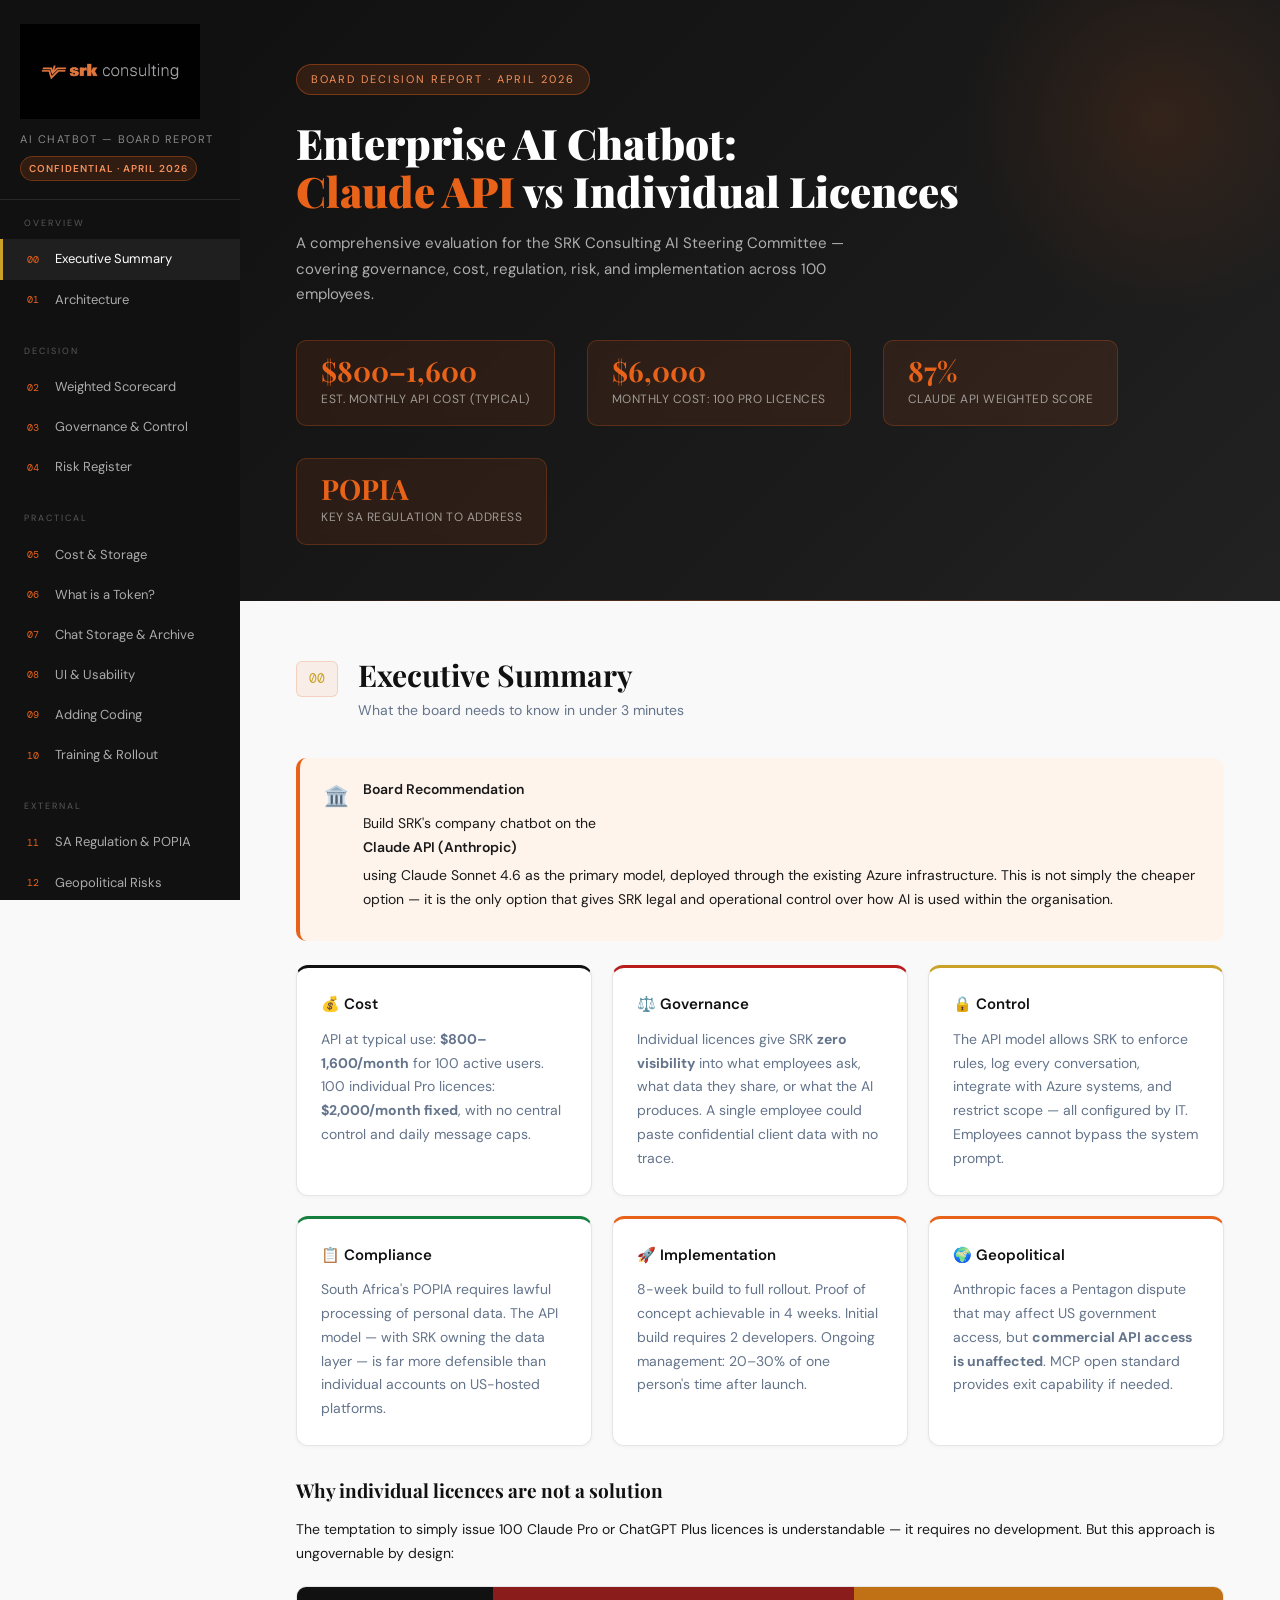
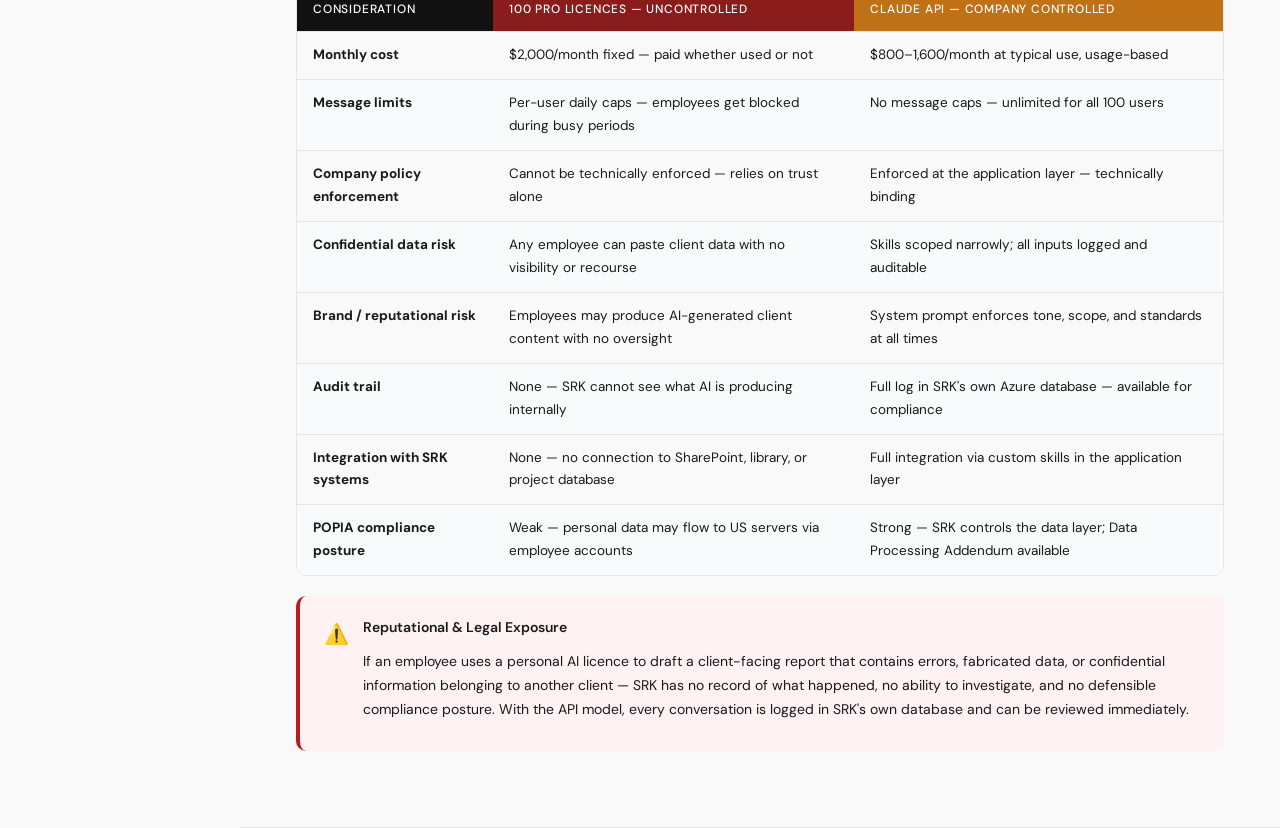
==== index.html @ bdda14a4 "Initial commit: SRK AI Comparison web app Co-Authored-By: Claude Sonnet 4.6 <noreply@anthropic.com>" ====
<!DOCTYPE html>
<html lang="en">
<head>
<meta charset="UTF-8">
<meta name="viewport" content="width=device-width, initial-scale=1.0">
<title>SRK Consulting — AI Chatbot Board Report</title>
<link href="https://fonts.googleapis.com/css2?family=Playfair+Display:wght@400;700;900&family=DM+Sans:wght@300;400;500;600&family=DM+Mono:wght@400;500&display=swap" rel="stylesheet">
<link rel="stylesheet" href="styles.css">
</head>
<body>

<button id="menu-toggle" onclick="toggleMenu()">☰</button>

<!-- ─── SIDEBAR ─── -->
<nav id="sidebar">
  <div class="sidebar-logo">
    <img src="[data-uri]" alt="SRK Consulting" style="width:180px;height:auto;display:block;margin-bottom:11px;">
    <div class="subtitle">AI Chatbot — Board Report</div>
    <div class="badge">Confidential · April 2026</div>
  </div>

  <div class="nav-section">
    <div class="nav-label">Overview</div>
    <a class="nav-item active" onclick="show('summary')"><span class="num">00</span>Executive Summary</a>
    <a class="nav-item" onclick="show('architecture')"><span class="num">01</span>Architecture</a>
  </div>

  <div class="nav-section">
    <div class="nav-label">Decision</div>
    <a class="nav-item" onclick="show('scorecard')"><span class="num">02</span>Weighted Scorecard</a>
    <a class="nav-item" onclick="show('governance')"><span class="num">03</span>Governance & Control</a>
    <a class="nav-item" onclick="show('risk')"><span class="num">04</span>Risk Register</a>
  </div>

  <div class="nav-section">
    <div class="nav-label">Practical</div>
    <a class="nav-item" onclick="show('cost')"><span class="num">05</span>Cost & Storage</a>
    <a class="nav-item" onclick="show('tokens')"><span class="num">06</span>What is a Token?</a>
    <a class="nav-item" onclick="show('data')"><span class="num">07</span>Chat Storage & Archive</a>
    <a class="nav-item" onclick="show('ui')"><span class="num">08</span>UI & Usability</a>
    <a class="nav-item" onclick="show('coding')"><span class="num">09</span>Adding Coding</a>
    <a class="nav-item" onclick="show('training')"><span class="num">10</span>Training & Rollout</a>
  </div>

  <div class="nav-section">
    <div class="nav-label">External</div>
    <a class="nav-item" onclick="show('regulation')"><span class="num">11</span>SA Regulation & POPIA</a>
    <a class="nav-item" onclick="show('geopolitical')"><span class="num">12</span>Geopolitical Risks</a>
    <a class="nav-item" onclick="show('exitstrategy')"><span class="num">13</span>Exit Strategy</a>
    <a class="nav-item" onclick="show('recommendation')"><span class="num">14</span>Board Recommendation</a>
  </div>

  <div class="sidebar-footer">
    SRK Consulting · AI Steering Committee<br>Prepared April 2026
  </div>
</nav>

<!-- ─── MAIN ─── -->
<div id="main">

<!-- HERO (always visible) -->
<div class="hero">
  <div class="hero-tag">Board Decision Report · April 2026</div>
  <h1>Enterprise AI Chatbot:<br><em>Claude API</em> vs Individual Licences</h1>
  <p style="color:rgba(255,255,255,.65); max-width:600px; font-size:15px; margin-top:12px;">
    A comprehensive evaluation for the SRK Consulting AI Steering Committee — covering governance, cost, regulation, risk, and implementation across 100 employees.
  </p>
  <div class="hero-meta">
    <div class="hero-stat"><div class="val">$800–1,600</div><div class="lbl">Est. Monthly API Cost (Typical)</div></div>
    <div class="hero-stat"><div class="val">$6,000</div><div class="lbl">Monthly Cost: 100 Pro Licences</div></div>
    <div class="hero-stat"><div class="val">87%</div><div class="lbl">Claude API Weighted Score</div></div>
    <div class="hero-stat"><div class="val">POPIA</div><div class="lbl">Key SA Regulation to Address</div></div>
  </div>
</div>

<!-- ══════════════════════════════════════════════════ -->
<!-- 00 SUMMARY -->
<!-- ══════════════════════════════════════════════════ -->
<section class="section active" id="sec-summary">
  <div class="section-header">
    <div class="section-num">00</div>
    <div>
      <div class="section-title">Executive Summary</div>
      <div class="section-desc">What the board needs to know in under 3 minutes</div>
    </div>
  </div>

  <div class="callout gold">
    <div class="callout-icon">🏛️</div>
    <div class="callout-body">
      <strong>Board Recommendation</strong>
      <p>Build SRK's company chatbot on the <strong>Claude API (Anthropic)</strong> using Claude Sonnet 4.6 as the primary model, deployed through the existing Azure infrastructure. This is not simply the cheaper option — it is the only option that gives SRK legal and operational control over how AI is used within the organisation.</p>
    </div>
  </div>

  <div class="card-grid card-grid-3">
    <div class="card accent-navy">
      <div class="card-title">💰 Cost</div>
      <div class="card-body">API at typical use: <strong>$800–1,600/month</strong> for 100 active users. 100 individual Pro licences: <strong>$2,000/month fixed</strong>, with no central control and daily message caps.</div>
    </div>
    <div class="card accent-red">
      <div class="card-title">⚖️ Governance</div>
      <div class="card-body">Individual licences give SRK <strong>zero visibility</strong> into what employees ask, what data they share, or what the AI produces. A single employee could paste confidential client data with no trace.</div>
    </div>
    <div class="card accent-gold">
      <div class="card-title">🔒 Control</div>
      <div class="card-body">The API model allows SRK to enforce rules, log every conversation, integrate with Azure systems, and restrict scope — all configured by IT. Employees cannot bypass the system prompt.</div>
    </div>
    <div class="card accent-green">
      <div class="card-title">📋 Compliance</div>
      <div class="card-body">South Africa's POPIA requires lawful processing of personal data. The API model — with SRK owning the data layer — is far more defensible than individual accounts on US-hosted platforms.</div>
    </div>
    <div class="card accent-blue">
      <div class="card-title">🚀 Implementation</div>
      <div class="card-body">8-week build to full rollout. Proof of concept achievable in 4 weeks. Initial build requires 2 developers. Ongoing management: 20–30% of one person's time after launch.</div>
    </div>
    <div class="card accent-amber">
      <div class="card-title">🌍 Geopolitical</div>
      <div class="card-body">Anthropic faces a Pentagon dispute that may affect US government access, but <strong>commercial API access is unaffected</strong>. MCP open standard provides exit capability if needed.</div>
    </div>
  </div>

  <h3>Why individual licences are not a solution</h3>
  <p>The temptation to simply issue 100 Claude Pro or ChatGPT Plus licences is understandable — it requires no development. But this approach is ungovernable by design:</p>

  <div class="tbl-wrap">
    <table>
      <thead>
        <tr>
          <th>Consideration</th>
          <th class="col-bad">100 Pro Licences — Uncontrolled</th>
          <th class="col-claude">Claude API — Company Controlled</th>
        </tr>
      </thead>
      <tbody>
        <tr><td><strong>Monthly cost</strong></td><td>$2,000/month fixed — paid whether used or not</td><td>$800–1,600/month at typical use, usage-based</td></tr>
        <tr><td><strong>Message limits</strong></td><td>Per-user daily caps — employees get blocked during busy periods</td><td>No message caps — unlimited for all 100 users</td></tr>
        <tr><td><strong>Company policy enforcement</strong></td><td>Cannot be technically enforced — relies on trust alone</td><td>Enforced at the application layer — technically binding</td></tr>
        <tr><td><strong>Confidential data risk</strong></td><td>Any employee can paste client data with no visibility or recourse</td><td>Skills scoped narrowly; all inputs logged and auditable</td></tr>
        <tr><td><strong>Brand / reputational risk</strong></td><td>Employees may produce AI-generated client content with no oversight</td><td>System prompt enforces tone, scope, and standards at all times</td></tr>
        <tr><td><strong>Audit trail</strong></td><td>None — SRK cannot see what AI is producing internally</td><td>Full log in SRK's own Azure database — available for compliance</td></tr>
        <tr><td><strong>Integration with SRK systems</strong></td><td>None — no connection to SharePoint, library, or project database</td><td>Full integration via custom skills in the application layer</td></tr>
        <tr><td><strong>POPIA compliance posture</strong></td><td>Weak — personal data may flow to US servers via employee accounts</td><td>Strong — SRK controls the data layer; Data Processing Addendum available</td></tr>
      </tbody>
    </table>
  </div>

  <div class="callout danger">
    <div class="callout-icon">⚠️</div>
    <div class="callout-body">
      <strong>Reputational &amp; Legal Exposure</strong>
      <p>If an employee uses a personal AI licence to draft a client-facing report that contains errors, fabricated data, or confidential information belonging to another client — SRK has no record of what happened, no ability to investigate, and no defensible compliance posture. With the API model, every conversation is logged in SRK's own database and can be reviewed immediately.</p>
    </div>
  </div>

</section>

<!-- ══════════════════════════════════════════════════ -->
<!-- 01 ARCHITECTURE — FULL INTERACTIVE -->
<!-- ══════════════════════════════════════════════════ -->
<section class="section" id="sec-architecture">

<style>
.arch-tabs{display:flex;gap:0;margin-bottom:28px;border-bottom:2px solid var(--srk-border)}
.arch-tab{padding:10px 22px;font-size:13px;font-weight:600;cursor:pointer;border-bottom:3px solid transparent;margin-bottom:-2px;color:var(--srk-muted);background:none;border-top:none;border-left:none;border-right:none;transition:all .2s;font-family:var(--font-body)}
.arch-tab:hover{color:var(--srk-navy)}
.arch-tab.active{color:#111111;border-bottom-color:#e8621a;font-weight:700}
.arch-tabpane{display:none}
.arch-tabpane.active{display:block}
.idc-legend{display:flex;gap:18px;flex-wrap:wrap;margin-bottom:20px;padding:12px 18px;background:white;border:1px solid var(--srk-border);border-radius:10px;font-size:12px;color:var(--srk-muted)}
.idc-legend-item{display:flex;align-items:center;gap:7px}
.idc-dot{width:11px;height:11px;border-radius:3px;flex-shrink:0}
.idc-band{border-radius:14px;border:1px solid;padding:18px 20px;margin-bottom:0;position:relative}
.idc-band.l1{border-color:rgba(13,148,136,.35);background:rgba(13,148,136,.03)}
.idc-band.l2{border-color:rgba(232,98,26,.35);background:rgba(232,98,26,.02)}
.idc-band.l3{border-color:rgba(37,99,235,.35);background:rgba(37,99,235,.03)}
.idc-band-title{font-size:10px;text-transform:uppercase;letter-spacing:2px;font-weight:700;margin-bottom:14px}
.idc-band-title.teal{color:#0d9488}
.idc-band-title.gold{color:#e8621a}
.idc-band-title.blue{color:#2563eb}
.idc-row{display:flex;gap:10px;flex-wrap:wrap;align-items:stretch}
.idc-node{display:flex;flex-direction:column;align-items:center;gap:6px;padding:13px 10px 11px;background:white;border:1.5px solid var(--srk-border);border-radius:12px;cursor:pointer;transition:all .2s;min-width:88px;max-width:108px;text-align:center;position:relative;box-shadow:0 1px 3px rgba(0,0,0,.05)}
.idc-node:hover{border-color:#e8621a;transform:translateY(-3px);box-shadow:0 6px 20px rgba(232,98,26,.18)}
.idc-node.selected{border-color:#e8621a;background:#fff4ec;box-shadow:0 0 0 3px rgba(232,98,26,.2)}
.idc-node-icon{font-size:24px;line-height:1}
.idc-node-label{font-size:11px;font-weight:700;color:var(--srk-navy);line-height:1.3}
.idc-node-sub{font-size:10px;color:var(--srk-muted);font-family:var(--font-mono)}
.idc-node-badge{position:absolute;top:-6px;right:-6px;padding:1px 5px;border-radius:20px;font-size:9px;font-weight:700;border:1px solid}
.nb-g{background:#dcfce7;color:#15803d;border-color:#86efac}
.nb-a{background:#fff0e6;color:#7a2800;border-color:#e8621a}
.nb-r{background:#fee2e2;color:#b91c1c;border-color:#fca5a5}
.nb-b{background:#dbeafe;color:#1e40af;border-color:#93c5fd}
.idc-connector{display:flex;align-items:center;justify-content:center;gap:10px;padding:10px 0;font-size:11px;color:var(--srk-muted);font-family:var(--font-mono)}
.idc-connector .arrow{font-size:20px;color:rgba(232,98,26,.7)}
.idc-sec-band{display:flex;gap:8px;flex-wrap:wrap;align-items:center;background:rgba(185,28,28,.04);border:1px solid rgba(185,28,28,.2);border-radius:10px;padding:11px 14px;margin:10px 0}
.idc-sec-item{display:flex;align-items:center;gap:5px;font-size:12px;color:#b91c1c;padding:5px 10px;background:rgba(185,28,28,.07);border:1px solid rgba(185,28,28,.18);border-radius:6px;cursor:pointer;transition:all .18s;font-weight:500}
.idc-sec-item:hover{background:rgba(185,28,28,.14)}
.idc-prompt-strip{display:flex;align-items:center;gap:7px;flex-wrap:wrap;background:rgba(232,98,26,.04);border:1px solid rgba(232,98,26,.18);border-radius:10px;padding:12px 16px;margin:10px 0}
.idc-pb{padding:6px 11px;border-radius:6px;font-size:11.5px;font-family:var(--font-mono);cursor:pointer;border:1px solid;transition:all .18s;line-height:1.4}
.idc-pb:hover{transform:translateY(-2px);box-shadow:0 4px 10px rgba(0,0,0,.1)}
.idc-pb.sys{background:#fff4ec;border-color:#e8621a;color:#7a2800}
.idc-pb.rol{background:#f0fdfa;border-color:#0d9488;color:#0f4c45}
.idc-pb.his{background:#fff7f3;border-color:#e8621a;color:#7a2800}
.idc-pb.sk{background:#f0fdf4;border-color:#15803d;color:#14532d}
.idc-pb.msg{background:#f8fafc;border-color:var(--srk-border);color:var(--srk-slate)}
.idc-pb-plus{color:var(--srk-muted);font-size:16px;flex-shrink:0}
.idc-pb-result{margin-left:auto;padding:6px 14px;background:#111111;color:white;border-radius:6px;font-size:12px;font-family:var(--font-mono);flex-shrink:0}
.idc-skills-band{background:rgba(21,128,61,.04);border:1px solid rgba(21,128,61,.2);border-radius:10px;padding:14px 16px;margin:10px 0}
.idc-skills-label{font-size:10px;text-transform:uppercase;letter-spacing:2px;color:#15803d;font-weight:700;margin-bottom:10px}
.idc-panel{background:var(--srk-navy);color:white;border-radius:14px;padding:28px 32px;margin-top:24px;display:none}
.idc-panel.visible{display:block;animation:fadeUp .3s ease}
.idc-panel-icon{font-size:36px;margin-bottom:8px}
.idc-panel-title{font-family:var(--font-display);font-size:22px;font-weight:700;margin-bottom:3px}
.idc-panel-type{font-family:var(--font-mono);font-size:11px;color:#e8621a;margin-bottom:14px;text-transform:uppercase;letter-spacing:1px}
.idc-panel-body{font-size:14px;color:rgba(255,255,255,.75);line-height:1.75}
.idc-panel-chips{display:flex;flex-wrap:wrap;gap:7px;margin:14px 0}
.idc-panel-chip{padding:3px 10px;border-radius:20px;font-size:11px;font-family:var(--font-mono);border:1px solid}
.idc-panel-chip.g{background:rgba(21,128,61,.15);border-color:rgba(21,128,61,.4);color:#86efac}
.idc-panel-chip.a{background:rgba(232,98,26,.12);border-color:rgba(232,98,26,.35);color:#f4915c}
.idc-panel-chip.b{background:rgba(37,99,235,.15);border-color:rgba(37,99,235,.4);color:#93c5fd}
.idc-panel-chip.r{background:rgba(185,28,28,.12);border-color:rgba(185,28,28,.35);color:#fca5a5}
.idc-panel-chip.t{background:rgba(13,148,136,.12);border-color:rgba(13,148,136,.35);color:#5eead4}
.idc-panel-chip.n{background:rgba(255,255,255,.07);border-color:rgba(255,255,255,.15);color:rgba(255,255,255,.7)}
.idc-panel-detail{font-size:13px;color:rgba(255,255,255,.6);line-height:1.7;margin-top:12px;padding-top:12px;border-top:1px solid rgba(255,255,255,.1)}
.idc-panel-close{float:right;background:rgba(255,255,255,.08);border:1px solid rgba(255,255,255,.15);color:rgba(255,255,255,.6);padding:4px 10px;border-radius:6px;cursor:pointer;font-size:12px;transition:all .2s;font-family:var(--font-body)}
.idc-panel-close:hover{background:rgba(255,255,255,.15);color:white}
.three-layer-grid{display:grid;grid-template-columns:1fr 1fr 1fr;gap:20px;margin:24px 0}
.tlc{background:white;border:1px solid var(--srk-border);border-radius:14px;overflow:hidden;box-shadow:0 1px 4px rgba(0,0,0,.05)}
.tlc-head{padding:18px 22px;display:flex;align-items:center;gap:12px;border-bottom:1px solid var(--srk-border)}
.tlc-num{width:34px;height:34px;border-radius:9px;display:flex;align-items:center;justify-content:center;font-family:var(--font-display);font-size:16px;font-weight:900;flex-shrink:0}
.tlc-1 .tlc-num{background:rgba(13,148,136,.1);color:#0d9488;border:1px solid rgba(13,148,136,.3)}
.tlc-2 .tlc-num{background:rgba(232,98,26,.12);color:#e8621a;border:1px solid rgba(232,98,26,.3)}
.tlc-3 .tlc-num{background:rgba(37,99,235,.1);color:#2563eb;border:1px solid rgba(37,99,235,.3)}
.tlc-head h3{font-size:15px;font-weight:700;color:var(--srk-navy)}
.tlc-head .sub{font-size:12px;color:var(--srk-muted);margin-top:2px}
.tlc-body{padding:16px 22px 20px}
.tlc-body p{font-size:13.5px;color:var(--srk-muted);line-height:1.7;margin-bottom:12px}
.tlc-items{list-style:none}
.tlc-items li{display:flex;align-items:flex-start;gap:8px;padding:6px 0;border-bottom:1px solid #f1f5f9;font-size:13px}
.tlc-items li:last-child{border-bottom:none}
.tlc-items li strong{color:var(--srk-navy);display:block}
.tlc-items li span{color:var(--srk-muted);font-size:12px}
.tlc-note{margin-top:12px;padding:10px 14px;border-radius:8px;font-size:12px;line-height:1.6}
.tlc-1 .tlc-note{background:rgba(13,148,136,.07);color:#0d9488;border:1px solid rgba(13,148,136,.15)}
.tlc-2 .tlc-note{background:rgba(232,98,26,.07);color:#7a2800;border:1px solid rgba(232,98,26,.2)}
.tlc-3 .tlc-note{background:rgba(37,99,235,.07);color:#1e3a8a;border:1px solid rgba(37,99,235,.18)}
.pa-step{display:grid;grid-template-columns:48px 1fr;gap:0 18px;margin-bottom:0}
.pa-num-col{display:flex;flex-direction:column;align-items:center}
.pa-num{width:38px;height:38px;background:#111111;border:2px solid #e8621a;border-radius:50%;display:flex;align-items:center;justify-content:center;font-family:var(--font-display);font-weight:900;font-size:15px;color:#e8621a;flex-shrink:0}
.pa-stem{flex:1;width:2px;background:var(--srk-border);margin:4px 0}
.pa-content{padding:0 0 32px}
.pa-label{font-family:var(--font-display);font-size:17px;font-weight:700;color:var(--srk-navy);margin-bottom:6px;display:flex;align-items:center;gap:10px;flex-wrap:wrap}
.pa-badge{font-size:11px;background:rgba(21,128,61,.1);color:#15803d;border:1px solid rgba(21,128,61,.25);padding:3px 10px;border-radius:20px;font-family:var(--font-body);font-weight:600}
.pa-desc{font-size:13.5px;color:var(--srk-muted);line-height:1.75;margin-bottom:14px}
.pa-code{background:var(--srk-navy);border-radius:10px;padding:16px 20px;font-family:var(--font-mono);font-size:12px;line-height:1.75;color:#c9d1d9;overflow-x:auto;margin-bottom:10px}
.pa-code .cc{color:#6e7681}
.pa-code .ck{color:var(--srk-gold-light)}
.pa-code .cv{color:#a5d6ff}
.pa-code .cs{color:#7ee787}
.pa-code .cn{color:#ff9e64}
.pa-code .cl{color:#e09b6e}
.pa-token-row{display:flex;align-items:center;gap:6px;flex-wrap:wrap;background:#f8fafc;border:1px solid var(--srk-border);border-radius:10px;padding:12px 16px;margin-bottom:10px}
.ptok{padding:4px 10px;border-radius:5px;font-size:12px;font-family:var(--font-mono);font-weight:500;border:1px solid}
.ptok.sys{background:#fefce8;border-color:var(--srk-gold);color:#78350f}
.ptok.rol{background:#f0fdfa;border-color:#0d9488;color:#0f4c45}
.ptok.his{background:#fff7f3;border-color:#e8621a;color:#7a2800}
.ptok.sk{background:#f0fdf4;border-color:#15803d;color:#14532d}
.ptok.msg{background:#f8fafc;border-color:var(--srk-border);color:var(--srk-slate)}
.ptok.tot{background:#fee2e2;border-color:#b91c1c;color:#b91c1c;font-weight:700}
.ptok.eq{color:var(--srk-muted);font-size:16px;border:none;background:none}
.pa-cache{display:flex;align-items:center;gap:10px;background:rgba(21,128,61,.07);border:1px solid rgba(21,128,61,.2);border-radius:8px;padding:10px 14px;font-size:13px;color:#15803d}
.pa-flow-row{display:grid;grid-template-columns:1fr auto 1fr auto 1fr auto 1fr auto 1fr;gap:0;align-items:center;overflow-x:auto;min-width:700px}
.pa-flow-node{padding:12px 8px;border-radius:10px;border:1px solid;text-align:center;font-size:12px;line-height:1.4}
.pa-flow-arrow{text-align:center;font-size:20px;color:rgba(232,98,26,.6);padding:0 8px}
.pfn-e{background:rgba(13,148,136,.07);border-color:rgba(13,148,136,.3);color:#0d9488}
.pfn-g{background:rgba(185,28,28,.06);border-color:rgba(185,28,28,.25);color:#b91c1c}
.pfn-a{background:rgba(200,168,75,.07);border-color:rgba(200,168,75,.3);color:#78350f}
.pfn-c{background:rgba(37,99,235,.07);border-color:rgba(37,99,235,.25);color:#1e40af}
.pfn-l{background:rgba(13,148,136,.05);border-color:rgba(13,148,136,.2);color:#0f766e}
@media(max-width:900px){.three-layer-grid{grid-template-columns:1fr}}
</style>

  <div class="section-header">
    <div class="section-num">01</div>
    <div>
      <div class="section-title">System Architecture</div>
      <div class="section-desc">Interactive diagram · 3-layer breakdown · Prompt assembly explained — click any component for details</div>
    </div>
  </div>

  <div class="arch-tabs">
    <button class="arch-tab active" onclick="archTab('diagram',this)">📐 Interactive Diagram</button>
    <button class="arch-tab" onclick="archTab('layers',this)">🏗️ 3-Layer Architecture</button>
    <button class="arch-tab" onclick="archTab('prompt',this)">⚙️ Prompt Assembly</button>
  </div>

  <!-- TAB 1: DIAGRAM -->
  <div class="arch-tabpane active" id="arch-diagram">
    <div class="idc-legend">
      <div class="idc-legend-item"><div class="idc-dot" style="background:rgba(13,148,136,.6)"></div>Layer 1 — Employee Interface</div>
      <div class="idc-legend-item"><div class="idc-dot" style="background:rgba(232,98,26,.7)"></div>Layer 2 — SRK Control Plane</div>
      <div class="idc-legend-item"><div class="idc-dot" style="background:rgba(37,99,235,.6)"></div>Layer 3 — Claude API &amp; Data</div>
      <div class="idc-legend-item"><div class="idc-dot" style="background:rgba(185,28,28,.6)"></div>Security &amp; Guardrails</div>
      <div class="idc-legend-item" style="margin-left:auto"><span style="color:var(--srk-gold);font-weight:600">👆 Click any component for details</span></div>
    </div>
    <div style="overflow-x:auto">
    <div style="min-width:900px">

      <!-- LAYER 1 -->
      <div class="idc-band l1">
        <div class="idc-band-title teal">👤 LAYER 1 — Employee Interface (what employees see and use)</div>
        <div class="idc-row">
          <div class="idc-node" onclick="archPanel('employee')"><div class="idc-node-icon">👤</div><div class="idc-node-label">SRK Employee</div><div class="idc-node-sub">100 users</div></div>
          <div style="display:flex;align-items:center;color:rgba(232,98,26,.6);font-size:18px;padding:0 2px">→</div>
          <div class="idc-node" onclick="archPanel('browser')"><div class="idc-node-icon">🌐</div><div class="idc-node-label">Web Browser</div><div class="idc-node-sub">Chrome / Edge</div></div>
          <div style="display:flex;align-items:center;color:rgba(232,98,26,.6);font-size:18px;padding:0 2px">→</div>
          <div class="idc-node" onclick="archPanel('chatui')"><div class="idc-node-icon">💬</div><div class="idc-node-label">Chat Interface</div><div class="idc-node-sub">SRK branded</div><div class="idc-node-badge nb-a">UI</div></div>
          <div style="display:flex;align-items:center;color:rgba(232,98,26,.6);font-size:18px;padding:0 2px">→</div>
          <div class="idc-node" onclick="archPanel('sso')"><div class="idc-node-icon">🔑</div><div class="idc-node-label">Azure Entra ID</div><div class="idc-node-sub">SSO Login</div><div class="idc-node-badge nb-g">✓</div></div>
          <div style="flex:1"></div>
          <div class="idc-node" onclick="archPanel('fileupload')"><div class="idc-node-icon">📎</div><div class="idc-node-label">File Upload</div><div class="idc-node-sub">PDF/DOCX/XLSX</div></div>
          <div class="idc-node" onclick="archPanel('histpanel')"><div class="idc-node-icon">📜</div><div class="idc-node-label">Chat History</div><div class="idc-node-sub">Past sessions</div></div>
          <div class="idc-node" onclick="archPanel('suggested')"><div class="idc-node-icon">💡</div><div class="idc-node-label">Suggested Prompts</div><div class="idc-node-sub">Quick-start</div></div>
        </div>
      </div>

      <div class="idc-connector"><span class="arrow">↓</span><span>Authenticated HTTPS request: [employee identity + role + message + file?] → TLS encrypted</span><span class="arrow">↓</span></div>

      <!-- LAYER 2 -->
      <div class="idc-band l2">
        <div class="idc-band-title gold">⚙️ LAYER 2 — SRK Application Layer — The Control Plane (Python / Flask on Azure App Service)</div>
        <div style="font-size:10px;text-transform:uppercase;letter-spacing:2px;color:#b91c1c;margin-bottom:6px;font-weight:700">🛡️ Security &amp; Guardrail Layer — all requests pass through this first</div>
        <div class="idc-sec-band">
          <div class="idc-sec-item" onclick="archPanel('inputfilter')">🔍 Input Filter</div>
          <div class="idc-sec-item" onclick="archPanel('outputfilter')">🚫 Output Filter</div>
          <div class="idc-sec-item" onclick="archPanel('rolebac')">👥 Role-Based Access</div>
          <div class="idc-sec-item" onclick="archPanel('ratelimit')">⏱️ Rate Limiter</div>
          <div class="idc-sec-item" onclick="archPanel('promptinject')">🛡️ Injection Guard</div>
          <div class="idc-sec-item" onclick="archPanel('spendcap')">💰 Spend Cap</div>
        </div>
        <div class="idc-row" style="margin:12px 0">
          <div class="idc-node" onclick="archPanel('systemprompt')"><div class="idc-node-icon">📋</div><div class="idc-node-label">System Prompt</div><div class="idc-node-sub">SRK rules</div><div class="idc-node-badge nb-a">🔒</div></div>
          <div class="idc-node" onclick="archPanel('roleinject')"><div class="idc-node-icon">🎭</div><div class="idc-node-label">Role Injector</div><div class="idc-node-sub">Per-request</div></div>
          <div class="idc-node" onclick="archPanel('contextmgr')"><div class="idc-node-icon">🧠</div><div class="idc-node-label">Context Manager</div><div class="idc-node-sub">History + tokens</div></div>
          <div class="idc-node" onclick="archPanel('assembler')"><div class="idc-node-icon">🔧</div><div class="idc-node-label">API Assembler</div><div class="idc-node-sub">Builds the call</div><div class="idc-node-badge nb-a">★</div></div>
          <div class="idc-node" onclick="archPanel('logger')"><div class="idc-node-icon">📊</div><div class="idc-node-label">Logger</div><div class="idc-node-sub">All messages</div><div class="idc-node-badge nb-g">✓</div></div>
          <div class="idc-node" onclick="archPanel('admindash')"><div class="idc-node-icon">🖥️</div><div class="idc-node-label">Admin Dashboard</div><div class="idc-node-sub">IT team only</div></div>
        </div>
        <div style="font-size:10px;text-transform:uppercase;letter-spacing:2px;color:#1e40af;margin-bottom:6px;font-weight:700">📦 Prompt Assembly — what gets sent to Claude on every message (click each block)</div>
        <div class="idc-prompt-strip">
          <div class="idc-pb sys" onclick="archPanel('systemprompt')">📋 SYSTEM_PROMPT<br><span style="font-size:10px;opacity:.7">~1,000 tok · CACHED</span></div>
          <span class="idc-pb-plus">+</span>
          <div class="idc-pb rol" onclick="archPanel('roleinject')">🎭 ROLE_CONTEXT<br><span style="font-size:10px;opacity:.7">~100 tok</span></div>
          <span class="idc-pb-plus">+</span>
          <div class="idc-pb his" onclick="archPanel('contextmgr')">🧠 HISTORY<br><span style="font-size:10px;opacity:.7">~500–5,000 tok</span></div>
          <span class="idc-pb-plus">+</span>
          <div class="idc-pb sk" onclick="archPanel('skillresults')">🔌 SKILL_RESULTS<br><span style="font-size:10px;opacity:.7">~0–2,000 tok</span></div>
          <span class="idc-pb-plus">+</span>
          <div class="idc-pb msg" onclick="archPanel('usermessage')">💬 USER_MESSAGE<br><span style="font-size:10px;opacity:.7">~50–500 tok</span></div>
          <div class="idc-pb-result">→ Claude API</div>
        </div>
        <div class="idc-skills-band">
          <div class="idc-skills-label">🔌 MCP Skills Layer — open standard, portable to any AI model</div>
          <div class="idc-row">
            <div class="idc-node" onclick="archPanel('skill-sharepoint')"><div class="idc-node-icon">📁</div><div class="idc-node-label">SharePoint Search</div><div class="idc-node-sub">search_sharepoint()</div><div class="idc-node-badge nb-g">MCP</div></div>
            <div class="idc-node" onclick="archPanel('skill-project')"><div class="idc-node-icon">🏗️</div><div class="idc-node-label">Project Lookup</div><div class="idc-node-sub">lookup_project()</div><div class="idc-node-badge nb-g">MCP</div></div>
            <div class="idc-node" onclick="archPanel('skill-library')"><div class="idc-node-icon">📚</div><div class="idc-node-label">Library Search</div><div class="idc-node-sub">search_library()</div><div class="idc-node-badge nb-g">MCP</div></div>
            <div class="idc-node" onclick="archPanel('skill-report')"><div class="idc-node-icon">📄</div><div class="idc-node-label">Report Generator</div><div class="idc-node-sub">generate_report()</div><div class="idc-node-badge nb-a">Ph.2</div></div>
            <div class="idc-node" onclick="archPanel('skill-calc')"><div class="idc-node-icon">📐</div><div class="idc-node-label">Calculations</div><div class="idc-node-sub">run_calculation()</div><div class="idc-node-badge nb-a">Ph.2</div></div>
            <div class="idc-node" onclick="archPanel('skill-web')"><div class="idc-node-icon">🔎</div><div class="idc-node-label">Web Search</div><div class="idc-node-sub">Native API tool</div><div class="idc-node-badge nb-b">API</div></div>
            <div class="idc-node" style="border-style:dashed;opacity:.55" onclick="archPanel('skill-future')"><div class="idc-node-icon">➕</div><div class="idc-node-label">Future Skill</div><div class="idc-node-sub">add anytime</div></div>
          </div>
        </div>
      </div>

      <div class="idc-connector"><span class="arrow">↓</span><span>Assembled payload: {model, system[cached], role, history, skill_results, tools, message} → api.anthropic.com HTTPS</span><span class="arrow">↓</span></div>

      <!-- LAYER 3 -->
      <div class="idc-band l3">
        <div class="idc-band-title blue">🤖 LAYER 3 — Claude API &amp; SRK Data Sources</div>
        <div class="idc-row">
          <div class="idc-node" onclick="archPanel('claudeapi')" style="border-color:rgba(37,99,235,.4);background:rgba(37,99,235,.03)"><div class="idc-node-icon">🤖</div><div class="idc-node-label">Claude Sonnet 4.6</div><div class="idc-node-sub">Primary model</div><div class="idc-node-badge nb-b">AI</div></div>
          <div class="idc-node" onclick="archPanel('claudehaiku')"><div class="idc-node-icon">⚡</div><div class="idc-node-label">Claude Haiku 4.5</div><div class="idc-node-sub">Simple / fast</div></div>
          <div style="flex:1"></div>
          <div class="idc-node" onclick="archPanel('azuresql')"><div class="idc-node-icon">🗄️</div><div class="idc-node-label">Azure SQL DB</div><div class="idc-node-sub">Chat logs + audit</div><div class="idc-node-badge nb-g">SRK</div></div>
          <div class="idc-node" onclick="archPanel('azureblob')"><div class="idc-node-icon">📦</div><div class="idc-node-label">Azure Blob</div><div class="idc-node-sub">Files + archive</div><div class="idc-node-badge nb-g">SRK</div></div>
          <div class="idc-node" onclick="archPanel('sharepoint')"><div class="idc-node-icon">📁</div><div class="idc-node-label">SharePoint</div><div class="idc-node-sub">via skill only</div></div>
          <div class="idc-node" onclick="archPanel('projectdb')"><div class="idc-node-icon">🏗️</div><div class="idc-node-label">Project DB</div><div class="idc-node-sub">via skill only</div></div>
          <div class="idc-node" onclick="archPanel('librarydb')"><div class="idc-node-icon">📚</div><div class="idc-node-label">Library System</div><div class="idc-node-sub">Inmagic → Azure</div></div>
        </div>
        <div style="margin-top:14px;padding:10px 14px;background:rgba(255,255,255,.7);border:1px solid var(--srk-border);border-radius:8px;font-size:12px;color:var(--srk-muted)">
          ⚠️ <strong style="color:var(--srk-slate)">Critical boundary:</strong> Claude never connects directly to SRK data sources. All data access is mediated by the skills layer — Claude only sees what a skill explicitly returns.
        </div>
      </div>

      <div class="idc-connector" style="color:rgba(13,148,136,.7)"><span class="arrow" style="transform:rotate(180deg);display:inline-block">↓</span><span style="color:rgba(13,148,136,.7)">Response returns: Claude output → Output Filter → Conversation Logger (Azure SQL) → Employee chat window</span><span class="arrow" style="transform:rotate(180deg);display:inline-block">↓</span></div>

    </div>
    </div>

    <!-- DETAIL PANEL -->
    <div class="idc-panel" id="arch-detail-panel">
      <button class="idc-panel-close" onclick="closeArchPanel()">✕ Close</button>
      <div id="arch-panel-content"></div>
    </div>
  </div>

  <!-- TAB 2: LAYERS -->
  <div class="arch-tabpane" id="arch-layers">
    <p style="color:var(--srk-muted);font-size:14px;margin-bottom:4px">The system is divided into three distinct layers. SRK's governance and control comes entirely from Layer 2 — the application layer that sits between employees and the Claude API.</p>
    <div class="three-layer-grid">
      <div class="tlc tlc-1">
        <div class="tlc-head"><div class="tlc-num">1</div><div><h3>Employee Interface</h3><div class="sub">What 100 employees see every day</div></div></div>
        <div class="tlc-body">
          <p>Employees interact only with this layer. It looks like an internal SRK tool — not Claude.ai or ChatGPT. No model selection, no settings, no AI accounts required.</p>
          <ul class="tlc-items">
            <li><span>🌐</span><div><strong>Web browser access</strong><span>Any browser, any country, existing SRK SSO credentials</span></div></li>
            <li><span>🔑</span><div><strong>Azure Entra ID SSO</strong><span>No new accounts or passwords needed</span></div></li>
            <li><span>💬</span><div><strong>SRK-branded chat UI</strong><span>Custom interface, entirely SRK-designed and controlled</span></div></li>
            <li><span>📎</span><div><strong>File upload</strong><span>Drag-and-drop PDF, DOCX, XLSX into the chat</span></div></li>
            <li><span>📜</span><div><strong>Conversation history</strong><span>Searchable sidebar of all past conversations</span></div></li>
            <li><span>💡</span><div><strong>Suggested prompts</strong><span>Pre-built starting points — zero blank-page anxiety</span></div></li>
          </ul>
          <div class="tlc-note">🎯 Design principle: if it requires training to use, simplify it further. Target: usable by any employee with zero AI experience.</div>
        </div>
      </div>
      <div class="tlc tlc-2">
        <div class="tlc-head"><div class="tlc-num">2</div><div><h3>SRK Control Plane</h3><div class="sub">Where all governance lives</div></div></div>
        <div class="tlc-body">
          <p>The most important layer. Every governance control, security rule, integration, and cost protection lives here. Employees never see it. Claude never bypasses it.</p>
          <ul class="tlc-items">
            <li><span>📋</span><div><strong>System prompt</strong><span>SRK's master rules: scope, restrictions, tone, edge cases</span></div></li>
            <li><span>🎭</span><div><strong>Role injection</strong><span>Each API call includes the employee's role — different capabilities per level</span></div></li>
            <li><span>🔍</span><div><strong>Input filtering</strong><span>Scans messages before the API call — blocks sensitive patterns</span></div></li>
            <li><span>🚫</span><div><strong>Output filtering</strong><span>Reviews Claude's response before the employee sees it</span></div></li>
            <li><span>🔌</span><div><strong>MCP Skills</strong><span>Python functions connecting AI to SharePoint, project DB, library</span></div></li>
            <li><span>📊</span><div><strong>Conversation logger</strong><span>Every message in SRK's Azure SQL — full audit trail</span></div></li>
            <li><span>💰</span><div><strong>Spend cap</strong><span>Monthly budget cap; alert at 80%; automatic stop at limit</span></div></li>
          </ul>
          <div class="tlc-note">🔐 Restrictions here are technically enforced — employees cannot bypass them, regardless of how they phrase their request.</div>
        </div>
      </div>
      <div class="tlc tlc-3">
        <div class="tlc-head"><div class="tlc-num">3</div><div><h3>Claude API &amp; Data</h3><div class="sub">The AI and SRK's underlying systems</div></div></div>
        <div class="tlc-body">
          <p>Claude processes the assembled request. SRK's data sources are here but never directly exposed — only accessible through the skills layer in Layer 2.</p>
          <ul class="tlc-items">
            <li><span>🤖</span><div><strong>Claude Sonnet 4.6</strong><span>Primary — 1M token context, best instruction following</span></div></li>
            <li><span>⚡</span><div><strong>Claude Haiku 4.5</strong><span>Fast and cheap for simple queries — auto-routed by complexity</span></div></li>
            <li><span>🗄️</span><div><strong>Azure SQL (SRK-owned)</strong><span>All logs and audit records — Anthropic has zero access</span></div></li>
            <li><span>📦</span><div><strong>Azure Blob (SRK-owned)</strong><span>Files + auto-tiered chat archives (Hot → Cool → Archive)</span></div></li>
            <li><span>📁</span><div><strong>SharePoint</strong><span>Read-only, via search_sharepoint() skill only</span></div></li>
            <li><span>📚</span><div><strong>Library system</strong><span>Azure migration target — search_library() provides natural-language access</span></div></li>
          </ul>
          <div class="tlc-note">🌍 Anthropic retains API logs for 7 days only and never trains on them. SRK's database retains logs permanently under SRK's control.</div>
        </div>
      </div>
    </div>
    <h3>How a single message flows through all three layers</h3>
    <div style="overflow-x:auto;margin-top:16px">
    <div class="pa-flow-row">
      <div class="pa-flow-node pfn-e"><strong>Employee</strong><br>"Find Cape Town borehole report"</div>
      <div class="pa-flow-arrow">→</div>
      <div class="pa-flow-node pfn-g"><strong>Input Filter</strong><br>Checks patterns ✓ Clean</div>
      <div class="pa-flow-arrow">→</div>
      <div class="pa-flow-node pfn-a"><strong>Assembler</strong><br>Adds prompt + role + history + skill result</div>
      <div class="pa-flow-arrow">→</div>
      <div class="pa-flow-node pfn-c"><strong>Claude API</strong><br>Generates response with library results</div>
      <div class="pa-flow-arrow">←</div>
      <div class="pa-flow-node pfn-l"><strong>Output Filter + Log</strong><br>Checked → SQL logged → shown to employee</div>
    </div>
    </div>
    <div class="callout info" style="margin-top:24px">
      <div class="callout-icon">💡</div>
      <div class="callout-body"><strong>Why this architecture gives SRK control that individual licences cannot</strong><p>With individual licences, employees send messages directly to Claude.ai or ChatGPT — there is no Layer 2. No system prompt. No input filter. No audit log. No role-based access. No spend cap. The entire governance capability comes from Layer 2, and Layer 2 only exists in the API model.</p></div>
    </div>
  </div>

  <!-- TAB 3: PROMPT ASSEMBLY -->
  <div class="arch-tabpane" id="arch-prompt">
    <p style="color:var(--srk-muted);font-size:14px;margin-bottom:28px">Claude has no memory between sessions. Every API call must contain the complete context — assembled by the SRK application layer. Here is exactly what gets sent and why.</p>

    <div class="pa-step">
      <div class="pa-num-col"><div class="pa-num">1</div><div class="pa-stem"></div></div>
      <div class="pa-content">
        <div class="pa-label">📋 System Prompt <span class="pa-badge">Cached — 90% cheaper after first call</span></div>
        <div class="pa-desc">The system prompt is SRK's master instruction document. It defines scope, restrictions, tone, and edge case handling. Sent with every message — but after the first call Anthropic caches it and charges only 10% of the normal input rate. This single optimisation saves over 90% of system prompt cost.</div>
        <div class="pa-code">
<span class="cc">// Simplified SRK system prompt structure</span>
{
  <span class="ck">"role"</span>: <span class="cs">"system"</span>,
  <span class="ck">"content"</span>: <span class="cs">"You are SRK Consulting's internal AI assistant.

SCOPE: Assist with SRK projects, company policies, and technical
work in our domains (geotechnical, environmental, mining).
General professional tasks also in scope.

RESTRICTIONS:
- Never discuss competitor strategies or pricing
- Never provide legal or financial investment advice
- Never share one client's information with another client
- Always caveat uncertainty in technical judgements

TONE: Professional, precise, direct. This is a business tool.

EMPLOYEE CONTEXT: {ROLE_INJECTION_PLACEHOLDER}"</span>,
  <span class="ck">"cache_control"</span>: { <span class="ck">"type"</span>: <span class="cs">"ephemeral"</span> }  <span class="cc">← enables 90% discount</span>
}</div>
        <div class="pa-cache">💰 100 users × 15 msgs/day × 1,000-token prompt = 1.5M tokens/day. Without caching: <strong>$4.50/day = $135/month</strong>. With caching: <strong>$13.50/month</strong>. Enable on day one.</div>
      </div>
    </div>

    <div class="pa-step">
      <div class="pa-num-col"><div class="pa-num">2</div><div class="pa-stem"></div></div>
      <div class="pa-content">
        <div class="pa-label">🎭 Role Injection</div>
        <div class="pa-desc">After Azure Entra ID authentication, the application layer fetches the employee's profile and appends it to the context. This allows the same system prompt to behave differently for different roles — no separate prompts per department.</div>
        <div class="pa-code">
<span class="cc">// Injected per request — replaces {ROLE_INJECTION_PLACEHOLDER}</span>
<span class="cl">EMPLOYEE_ROLE_CONTEXT</span> = {
  <span class="ck">"employee_id"</span>: <span class="cs">"E4421"</span>, <span class="ck">"name"</span>: <span class="cs">"Dylan"</span>,
  <span class="ck">"role"</span>: <span class="cs">"Senior Data Analyst"</span>, <span class="ck">"department"</span>: <span class="cs">"Data Services"</span>,
  <span class="ck">"skills_access"</span>: [<span class="cs">"sharepoint"</span>, <span class="cs">"library"</span>, <span class="cs">"project_lookup"</span>, <span class="cs">"code_gen"</span>]
}
<span class="cc">// Junior analyst: ["sharepoint", "library"] only</span>
<span class="cc">// Director: adds ["project_financials", "generate_report"]</span></div>
      </div>
    </div>

    <div class="pa-step">
      <div class="pa-num-col"><div class="pa-num">3</div><div class="pa-stem"></div></div>
      <div class="pa-content">
        <div class="pa-label">🧠 Conversation History</div>
        <div class="pa-desc">Claude has no memory between API calls. The context manager retrieves this session's conversation history from Azure SQL and prepends it. As conversations grow long, older turns are automatically summarised to manage the token budget.</div>
        <div class="pa-code">
<span class="cc">// Previous turns retrieved from Azure SQL, included in messages array</span>
[
  { <span class="ck">"role"</span>: <span class="cs">"user"</span>,      <span class="ck">"content"</span>: <span class="cs">"Find Cape Town geo reports from 2023"</span> },
  { <span class="ck">"role"</span>: <span class="cs">"assistant"</span>, <span class="ck">"content"</span>: <span class="cs">"I found 3 reports: CT-GEO-2023-01..."</span> },
  { <span class="ck">"role"</span>: <span class="cs">"user"</span>,      <span class="ck">"content"</span>: <span class="cs">"Summarise the borehole findings from the second one"</span> }
  <span class="cc">// ← Current message appended here by the assembler</span>
]</div>
      </div>
    </div>

    <div class="pa-step">
      <div class="pa-num-col"><div class="pa-num">4</div><div class="pa-stem"></div></div>
      <div class="pa-content">
        <div class="pa-label">🔌 Skill Execution (if needed)</div>
        <div class="pa-desc">If the query requires SRK data, the application layer calls the relevant skill before the API call. The result is injected into the context. Claude never directly accesses any SRK system — it only sees what the skill returns.</div>
        <div class="pa-code">
<span class="cc">// App layer detects intent → calls skill BEFORE the API call</span>
skill_result = search_library(query=<span class="cs">"Cape Town borehole 2023"</span>)

{ <span class="ck">"role"</span>: <span class="cs">"tool_result"</span>,
  <span class="ck">"content"</span>: <span class="cs">"[{title:'CT-GEO-2023-01: Cape Town CBD Borehole Investigation',
    author:'J.Smith', date:'2023-04-12', link:'https://...'}]"</span> }
<span class="cc">// Claude uses this real data — it never had direct library access</span></div>
      </div>
    </div>

    <div class="pa-step">
      <div class="pa-num-col"><div class="pa-num">5</div><div class="pa-stem"></div></div>
      <div class="pa-content">
        <div class="pa-label">📦 Final Assembled API Call</div>
        <div class="pa-desc">The API assembler combines everything into one well-formed payload sent to Anthropic. The total token count determines the cost. The system prompt component is cached, making it 90% cheaper.</div>
        <div class="pa-code">
<span class="cc">// Final payload sent to api.anthropic.com/v1/messages</span>
{
  <span class="ck">"model"</span>: <span class="cs">"claude-sonnet-4-6"</span>, <span class="ck">"max_tokens"</span>: <span class="cn">2048</span>,
  <span class="ck">"system"</span>: [{ <span class="ck">"type"</span>: <span class="cs">"text"</span>, <span class="ck">"text"</span>: <span class="cs">"[SRK system prompt]"</span>,
    <span class="ck">"cache_control"</span>: { <span class="ck">"type"</span>: <span class="cs">"ephemeral"</span> } }],
  <span class="ck">"messages"</span>: [
    { <span class="ck">"role"</span>: <span class="cs">"user"</span>,        <span class="ck">"content"</span>: <span class="cs">"[role injection context]"</span> },
    { <span class="ck">"role"</span>: <span class="cs">"assistant"</span>,   <span class="ck">"content"</span>: <span class="cs">"[history turn 1]"</span> },
    { <span class="ck">"role"</span>: <span class="cs">"user"</span>,        <span class="ck">"content"</span>: <span class="cs">"[history turn 2]"</span> },
    { <span class="ck">"role"</span>: <span class="cs">"tool_result"</span>, <span class="ck">"content"</span>: <span class="cs">"[skill results if any]"</span> },
    { <span class="ck">"role"</span>: <span class="cs">"user"</span>,        <span class="ck">"content"</span>: <span class="cs">"[current employee message]"</span> }
  ],
  <span class="ck">"tools"</span>: [<span class="cc">/* registered MCP skill definitions */</span>]
}</div>
        <div class="pa-token-row">
          <span class="ptok sys">System ~1,000</span><span class="ptok eq">+</span>
          <span class="ptok rol">Role ~100</span><span class="ptok eq">+</span>
          <span class="ptok his">History ~1,500</span><span class="ptok eq">+</span>
          <span class="ptok sk">Skills ~500</span><span class="ptok eq">+</span>
          <span class="ptok msg">Message ~100</span><span class="ptok eq">=</span>
          <span class="ptok tot">~3,200 input tokens</span>
        </div>
        <div class="pa-cache">💡 At $3/M input tokens with caching: ~3,200 tokens ≈ <strong>$0.007/message</strong>. Output (~600 tokens) ≈ <strong>$0.009</strong>. Total ~<strong>$0.016/message</strong>. At 15 msg/day × 70 users ≈ <strong>~$1,000/month</strong> at typical use.</div>
      </div>
    </div>

    <div class="pa-step">
      <div class="pa-num-col"><div class="pa-num">6</div></div>
      <div class="pa-content">
        <div class="pa-label">↩️ Response Processing &amp; Storage</div>
        <div class="pa-desc">Claude's response returns to SRK's application layer. The output filter reviews it. The full exchange is logged to Azure SQL. The response is delivered to the employee's chat window.</div>
        <div class="pa-code">
response  = claude_api.call(payload)           <span class="cc">← Claude returns text</span>
filtered  = output_filter.check(response)      <span class="cc">← SRK reviews response</span>
azure_sql.log({ employee_id:<span class="cs">"E4421"</span>, timestamp:<span class="cs">"2026-04-21T14:32Z"</span>,
  user_message:<span class="cs">"[what they asked]"</span>, ai_response:<span class="cs">"[Claude's answer]"</span>,
  tokens_in:<span class="cn">3200</span>, tokens_out:<span class="cn">580</span>, cost_usd:<span class="cn">0.0182</span> })
send_to_ui(filtered)                           <span class="cc">← Employee sees the answer</span></div>
      </div>
    </div>
  </div>

<script>
function archTab(id,btn){
  document.querySelectorAll('.arch-tabpane').forEach(p=>p.classList.remove('active'));
  document.querySelectorAll('.arch-tab').forEach(b=>b.classList.remove('active'));
  document.getElementById('arch-'+id).classList.add('active');
  btn.classList.add('active');
  closeArchPanel();
}
const archComponents={
  employee:{icon:'👤',title:'SRK Employee',type:'Layer 1 — User',body:'Any of SRK\'s 100 employees. Access via web browser using existing company credentials. No AI accounts, no subscriptions, no downloads required.',chips:[{l:'100 users',c:'t'},{l:'Any browser',c:'n'},{l:'Any country',c:'n'},{l:'No AI licence needed',c:'g'}],detail:'Employees never interact with Anthropic directly. Their identity is verified by Azure Entra ID before any AI call is made. Their role determines what capabilities they can access.'},
  browser:{icon:'🌐',title:'Web Browser',type:'Layer 1 — Client',body:'Standard web browser (Chrome, Edge, Firefox). No application installation required. The chat interface is a responsive web app served over HTTPS.',chips:[{l:'Chrome/Edge/Firefox',c:'n'},{l:'HTTPS encrypted',c:'g'},{l:'No install',c:'g'},{l:'Mobile responsive',c:'b'}],detail:'Works on desktop, laptop, and tablet. Session maintained via secure cookies tied to the Azure Entra ID session token.'},
  chatui:{icon:'💬',title:'SRK Chat Interface',type:'Layer 1 — UI (SRK-built)',body:'The SRK-branded chat interface built by SRK\'s team. Intentionally does not look like Claude.ai or ChatGPT. Employees see an internal SRK tool.',chips:[{l:'SRK branded',c:'a'},{l:'Flask + HTML',c:'n'},{l:'Azure hosted',c:'b'},{l:'Fully customisable',c:'g'}],detail:'Features: conversation history sidebar, file drag-and-drop, suggested prompts, thumbs up/down feedback, SRK colours. The design is entirely SRK\'s and can be changed anytime.'},
  sso:{icon:'🔑',title:'Azure Entra ID SSO',type:'Layer 1 — Authentication',body:'Single Sign-On using SRK\'s existing Azure Entra ID. Employees log in with their normal company username and password — no new credentials.',chips:[{l:'Existing SRK licence',c:'g'},{l:'Zero additional cost',c:'g'},{l:'MFA supported',c:'b'},{l:'Role lookup',c:'a'}],detail:'After login, Entra ID provides the employee\'s profile including role and department. This is used by the Role Injector to set capabilities per request.'},
  fileupload:{icon:'📎',title:'File Upload',type:'Layer 1 — Input',body:'Employees drag and drop documents into the chat. Files are converted and passed to Claude as context. Supported: PDF, DOCX, XLSX, TXT.',chips:[{l:'PDF',c:'t'},{l:'DOCX',c:'t'},{l:'XLSX',c:'t'},{l:'Max 50MB',c:'n'}],detail:'Files are temporarily stored in Azure Blob, passed to the API as document context, then retained per the data lifecycle policy.'},
  histpanel:{icon:'📜',title:'Conversation History',type:'Layer 1 — UI Feature',body:'Left-panel sidebar showing all the employee\'s past conversations, searchable by keyword. Clicking a conversation resumes it with full context.',chips:[{l:'Azure SQL backed',c:'b'},{l:'Per-employee only',c:'n'},{l:'Searchable',c:'g'}],detail:'Each employee sees only their own history. Admins can access all conversations via the admin dashboard for compliance and audit.'},
  suggested:{icon:'💡',title:'Suggested Prompts',type:'Layer 1 — UX',body:'Pre-built prompt suggestions shown to new or infrequent users. Removes blank-page anxiety and guides employees toward high-value use cases.',chips:[{l:'Zero training needed',c:'g'},{l:'Configurable by IT',c:'a'},{l:'Role-aware',c:'b'}],detail:'Examples: "Summarise this report", "Find similar projects", "Draft an email about Y". IT can update suggestions at any time via the admin dashboard.'},
  inputfilter:{icon:'🔍',title:'Input Filter',type:'Layer 2 — Security Guardrail',body:'Scans every employee message before it reaches the Claude API. Detects sensitive data patterns and prompt injection attempts.',chips:[{l:'Pattern matching',c:'r'},{l:'PII detection',c:'r'},{l:'Injection guard',c:'r'},{l:'Pre-API',c:'a'}],detail:'Examples: client names combined with financial figures (flagged), attempts to override the system prompt. Flagged messages are logged and optionally blocked.'},
  outputfilter:{icon:'🚫',title:'Output Filter',type:'Layer 2 — Security Guardrail',body:'Reviews Claude\'s response before it is displayed to the employee. Can block, modify, or flag responses that do not meet SRK\'s standards.',chips:[{l:'Post-API',c:'a'},{l:'Content check',c:'r'},{l:'Last line of defence',c:'r'}],detail:'Catches cases where Claude produces content outside the system prompt scope. SRK\'s IT team can define keyword rules and content categories that trigger review or blocking.'},
  rolebac:{icon:'👥',title:'Role-Based Access Control',type:'Layer 2 — Security',body:'Controls which skills and capabilities each employee can access, based on their Entra ID role fetched at login.',chips:[{l:'Entra ID linked',c:'b'},{l:'Per-request enforcement',c:'a'},{l:'Skill gating',c:'g'}],detail:'Junior analyst: SharePoint + library. Project manager: adds project lookup. Director: adds financial data + report generation. Managed in admin dashboard, takes effect immediately.'},
  ratelimit:{icon:'⏱️',title:'Rate Limiter',type:'Layer 2 — Protection',body:'Limits requests per employee per minute/hour to prevent runaway costs and ensure fair distribution of API quota.',chips:[{l:'Per-user limits',c:'n'},{l:'Queue overflow',c:'n'},{l:'Cost protection',c:'g'}],detail:'Default: 60 requests/hour per user, 200/day. Configurable in the admin dashboard.'},
  promptinject:{icon:'🛡️',title:'Prompt Injection Guard',type:'Layer 2 — Security',body:'Detects attempts by employees to override the system prompt or manipulate the AI into ignoring SRK\'s rules.',chips:[{l:'Pattern detection',c:'r'},{l:'Jailbreak attempts',c:'r'},{l:'Log + block',c:'a'}],detail:'Common patterns: "ignore previous instructions", "you are now DAN". All such attempts are logged with employee ID and timestamp. Repeated attempts trigger an admin alert.'},
  spendcap:{icon:'💰',title:'Spend Cap Enforcement',type:'Layer 2 — Cost Control',body:'Monthly API spend cap set in the Anthropic console. Alert sent at 80% of monthly budget. Automatic shutdown at 100%.',chips:[{l:'Anthropic console',c:'b'},{l:'80% alert',c:'a'},{l:'Auto-stop at limit',c:'r'},{l:'Daily dashboard',c:'g'}],detail:'Recommended cap for 100 users: $3,000/month. Alert at $2,400 gives time to investigate before hitting the limit.'},
  systemprompt:{icon:'📋',title:'System Prompt',type:'Layer 2 — Governance Core',body:'The master instruction set defining everything SRK\'s AI assistant can and cannot do. Written by SRK. Sent with every message but cached at 90% discount. Employees cannot see or modify it.',chips:[{l:'~1,000 tokens',c:'a'},{l:'CACHED 90% off',c:'g'},{l:'Employee-invisible',c:'r'},{l:'Updatable anytime',c:'b'}],detail:'Defines: topic scope, restrictions, tone, what to do with sensitive requests, uncertainty handling, role-specific instructions. Can be updated without code changes.'},
  roleinject:{icon:'🎭',title:'Role Injector',type:'Layer 2 — Personalisation',body:'Fetches the authenticated employee\'s profile from Entra ID and appends their role and permitted skills to the context before each API call.',chips:[{l:'Per-request',c:'a'},{l:'Entra ID sourced',c:'b'},{l:'~100 tokens',c:'n'}],detail:'Same system prompt behaves differently for different employees. Junior analyst gets scoped response to financial queries; director gets full details. No separate prompts needed per role.'},
  contextmgr:{icon:'🧠',title:'Context Manager',type:'Layer 2 — Memory',body:'Retrieves the current session\'s conversation history from Azure SQL and prepends it to the API call. Manages the token budget.',chips:[{l:'Azure SQL backed',c:'b'},{l:'Token budgeting',c:'a'},{l:'Auto-summarise',c:'g'}],detail:'When a conversation exceeds ~15,000 tokens, the context manager automatically summarises older turns. This keeps token cost manageable while preserving important context.'},
  assembler:{icon:'🔧',title:'API Assembler',type:'Layer 2 — Core',body:'Combines system prompt, role context, conversation history, skill results, and the employee\'s message into a single valid API call.',chips:[{l:'Final assembly',c:'a'},{l:'Cache headers',c:'g'},{l:'Tool definitions',c:'b'}],detail:'Also attaches MCP tool definitions (skill schemas) so Claude knows which skills are available. Manages the cache_control header to ensure prompt caching is always active.'},
  logger:{icon:'📊',title:'Conversation Logger',type:'Layer 2 — Audit',body:'Logs every message exchange to SRK\'s own Azure SQL database — employee ID, timestamp, message, response, token counts, and cost.',chips:[{l:'Azure SQL',c:'b'},{l:'Per-message',c:'a'},{l:'SRK-owned',c:'g'},{l:'POPIA audit trail',c:'t'}],detail:'SRK\'s independent record, completely separate from Anthropic\'s 7-day API logs. SRK\'s copy is permanent unless SRK deletes it. Enables compliance audits, incident investigations, cost attribution.'},
  admindash:{icon:'🖥️',title:'Admin Dashboard',type:'Layer 2 — Management',body:'Secure interface for the IT team. Shows live usage, monthly cost, per-employee message counts, flagged conversations, skill usage stats.',chips:[{l:'IT team only',c:'r'},{l:'Cost monitor',c:'a'},{l:'Usage analytics',c:'b'}],detail:'Key views: daily spend vs budget, top users by cost, flagged messages, skill invocation counts, feedback scores for system prompt improvement.'},
  skillresults:{icon:'🔌',title:'Skill Results',type:'Layer 2 — Context Injection',body:'When a skill is invoked and returns data, the results are injected into the conversation context before Claude generates its response.',chips:[{l:'~0–2,000 tokens',c:'t'},{l:'Structured JSON',c:'n'},{l:'Pre-API inject',c:'a'}],detail:'This is how Claude appears to "know" about SRK\'s internal systems. It only sees what the skill explicitly returns. The skill is entirely written by SRK and controls exactly what data Claude can see.'},
  usermessage:{icon:'💬',title:'User Message',type:'Layer 2 — Input',body:'The employee\'s typed message — after passing through the input filter. Typically the smallest component of the assembled call (20–500 tokens).',chips:[{l:'~20–500 tokens',c:'n'},{l:'Post input-filter',c:'g'}],detail:'Even though the user message is small, it drives the entire response. Claude has been given everything it needs: the rules (system prompt), who\'s asking (role), prior context (history), available data (skill results).'},
  'skill-sharepoint':{icon:'📁',title:'SharePoint Search',type:'Layer 2 — MCP Skill (Phase 1)',body:'search_sharepoint(query) — searches SRK\'s SharePoint and returns document titles, abstracts, and links.',chips:[{l:'MCP open standard',c:'g'},{l:'Read-only',c:'t'},{l:'Phase 1',c:'a'}],detail:'Uses a dedicated service account with read-only permissions. Even if an employee asked Claude to access all SharePoint, it\'s technically impossible — the skill is the only access point.'},
  'skill-project':{icon:'🏗️',title:'Project Lookup',type:'Layer 2 — MCP Skill (Phase 1)',body:'lookup_project(code) — queries the SRK project database and returns project name, status, team, and key dates.',chips:[{l:'MCP open standard',c:'g'},{l:'Role-gated',c:'r'},{l:'Phase 1',c:'a'}],detail:'Financial fields are only returned for director/PM roles. The skill enforces this at the query level regardless of what Claude requests.'},
  'skill-library':{icon:'📚',title:'Library Search',type:'Layer 2 — MCP Skill (Phase 1)',body:'search_library(query) — searches the SRK Azure library management system. Returns report titles, authors, dates, and document links.',chips:[{l:'MCP open standard',c:'g'},{l:'Library migration',c:'a'},{l:'Phase 1',c:'a'}],detail:'Directly relevant to the Inmagic → Azure migration project. Every employee can search the catalogue with natural language once live.'},
  'skill-report':{icon:'📄',title:'Report Generator',type:'Layer 2 — MCP Skill (Phase 2)',body:'generate_report(data, template) — accepts structured data from Claude and generates a downloadable DOCX, XLSX, or PDF using python-docx/openpyxl.',chips:[{l:'MCP open standard',c:'g'},{l:'python-docx',c:'n'},{l:'openpyxl',c:'n'},{l:'Phase 2',c:'a'}],detail:'Employee says "create a borehole summary as a Word doc" — Claude structures the content, the skill generates the file, the employee downloads it.'},
  'skill-calc':{icon:'📐',title:'Calculations',type:'Layer 2 — MCP Skill (Phase 2)',body:'run_calculation(type, inputs) — domain-specific geotechnical and structural calculations using verified Python code.',chips:[{l:'MCP open standard',c:'g'},{l:'Verified formulas',c:'t'},{l:'Phase 2',c:'a'}],detail:'Claude describes what\'s needed, the skill runs it accurately, Claude explains the results — accuracy from code, explanation from Claude.'},
  'skill-web':{icon:'🔎',title:'Web Search Tool',type:'Layer 2 — API Tool',body:'Anthropic\'s native web search tool, enabled via the tools parameter. Allows Claude to search the internet for current information.',chips:[{l:'Native API tool',c:'b'},{l:'Current info',c:'g'},{l:'Cited results',c:'t'}],detail:'Useful for: current standards, material prices, recent industry developments. The system prompt can restrict web search to specific domains or topics.'},
  'skill-future':{icon:'➕',title:'Future Skills',type:'Layer 2 — Extensibility',body:'New skills can be added at any time without rebuilding the core application. Each skill is an independent Python function registered with the MCP router.',chips:[{l:'Open standard',c:'g'},{l:'1–3 days each',c:'a'},{l:'No downtime',c:'t'}],detail:'Planned: HR policy retrieval, billing lookup, borehole log processing (Excel → dotPLOT), code execution sandbox. Any SRK system with an API can be connected.'},
  claudeapi:{icon:'🤖',title:'Claude Sonnet 4.6',type:'Layer 3 — Primary AI Model',body:'Anthropic\'s primary production model. Top-ranked for instruction following — follows SRK\'s system prompt restrictions more literally than any competitor. 1M token context window.',chips:[{l:'1M token context',c:'b'},{l:'Top coding ability',c:'g'},{l:'$3/$15 per 1M tok',c:'a'},{l:'7-day log retention',c:'t'}],detail:'Processes the assembled request and returns a response. Has no memory between sessions. Anthropic retains API logs for 7 days only and never trains on API data.'},
  claudehaiku:{icon:'⚡',title:'Claude Haiku 4.5',type:'Layer 3 — Economy Model',body:'Used for simple, high-volume tasks where speed and cost matter more than depth. Auto-routed by the application layer based on query complexity.',chips:[{l:'$1/$5 per 1M tok',c:'g'},{l:'Fast',c:'t'},{l:'Simple queries',c:'n'}],detail:'Hybrid routing can reduce API costs by 20–40%. "What is the overtime policy?" → Haiku. "Analyse this 50-page geotechnical report" → Sonnet.'},
  azuresql:{icon:'🗄️',title:'Azure SQL Database',type:'Layer 3 — SRK-owned Data',body:'SRK\'s own Azure SQL database. Stores all conversation logs, user sessions, skill records, and cost tracking. Anthropic has no access.',chips:[{l:'SRK-owned',c:'g'},{l:'Full audit trail',c:'t'},{l:'POPIA defensible',c:'a'},{l:'~$15–40/month',c:'n'}],detail:'Chat history for 100 users at typical use: ~2 GB/year. At Azure SQL rates this costs ~$0.20–0.50/month for chat history — negligible. The dominant cost is always API token spend.'},
  azureblob:{icon:'📦',title:'Azure Blob Storage',type:'Layer 3 — SRK-owned Data',body:'Stores uploaded files and archived chat history. Automated lifecycle policy moves data through tiers as it ages: Hot → Cool → Cold → Archive.',chips:[{l:'Hot: $0.018/GB',c:'n'},{l:'Cool: $0.010/GB',c:'n'},{l:'Archive: $0.001/GB',c:'g'},{l:'Auto-tiering',c:'t'}],detail:'Lifecycle: uploaded files → Hot 30 days → Cool. Chat archives >90 days → Blob Cool. >1 year → Cold. >3 years → Archive.'},
  sharepoint:{icon:'📁',title:'SharePoint',type:'Layer 3 — SRK Data Source',body:'SRK\'s company SharePoint. Accessed only via the search_sharepoint() skill — Claude never has direct SharePoint access.',chips:[{l:'Read-only',c:'t'},{l:'Via skill only',c:'a'},{l:'Microsoft 365',c:'b'}],detail:'The SharePoint skill uses a dedicated service account with read-only permissions. Even if an employee asked Claude to access all SharePoint, it is technically impossible.'},
  projectdb:{icon:'🏗️',title:'Project Database',type:'Layer 3 — SRK Data Source',body:'SRK\'s project records database. Accessed only via the lookup_project() skill. Financial data gated by employee role.',chips:[{l:'Role-gated',c:'r'},{l:'Via skill only',c:'a'},{l:'Azure SQL',c:'b'}],detail:'Financial fields are only returned for director-level or PM roles. The skill enforces this at the query level.'},
  librarydb:{icon:'📚',title:'Library Management System',type:'Layer 3 — SRK Data Source',body:'The SRK library system being migrated from Inmagic to Azure. The search_library() skill provides natural-language access to the catalogue.',chips:[{l:'Inmagic migration',c:'a'},{l:'Azure target',c:'b'},{l:'Via skill only',c:'n'}],detail:'One of the highest-value integrations — employees can ask "find all reports on Cape Town soil liquefaction" and receive catalogue entries with links, without knowing the library interface.'}
};
function archPanel(id){
  const c=archComponents[id];
  if(!c)return;
  document.querySelectorAll('.idc-node').forEach(n=>n.classList.remove('selected'));
  if(event&&event.currentTarget)event.currentTarget.classList.add('selected');
  const chipsHTML=(c.chips||[]).map(ch=>`<span class="idc-panel-chip ${ch.c}">${ch.l}</span>`).join('');
  document.getElementById('arch-panel-content').innerHTML=`
    <div class="idc-panel-icon">${c.icon}</div>
    <div class="idc-panel-title">${c.title}</div>
    <div class="idc-panel-type">${c.type}</div>
    <div class="idc-panel-body">${c.body}</div>
    ${chipsHTML?`<div class="idc-panel-chips">${chipsHTML}</div>`:''}
    ${c.detail?`<div class="idc-panel-detail">${c.detail}</div>`:''}
  `;
  const panel=document.getElementById('arch-detail-panel');
  panel.classList.add('visible');
  panel.scrollIntoView({behavior:'smooth',block:'nearest'});
}
function closeArchPanel(){
  document.getElementById('arch-detail-panel').classList.remove('visible');
  document.querySelectorAll('.idc-node').forEach(n=>n.classList.remove('selected'));
}
</script>

</section>


<!-- ══════════════════════════════════════════════════ -->
<!-- 02 SCORECARD -->
<!-- ══════════════════════════════════════════════════ -->
<section class="section" id="sec-scorecard">
  <div class="section-header">
    <div class="section-num">02</div>
    <div>
      <div class="section-title">Weighted Decision Scorecard</div>
      <div class="section-desc">Claude API vs OpenAI GPT API — scored across criteria relevant to SRK. Governance & risk weighted highest.</div>
    </div>
  </div>

  <div class="callout info">
    <div class="callout-icon">ℹ️</div>
    <div class="callout-body">
      <strong>How this works</strong>
      <p>Each criterion is weighted by its importance to SRK's specific situation (total = 100%). Scores are 0–100 for each platform. Weighted score = score × weight. Governance and risk are given the highest weighting because an uncontrolled AI deployment creates legal and reputational exposure that no cost saving can justify.</p>
    </div>
  </div>

  <div class="scorecard">
    <div class="scorecard-header">
      <span>Criterion (Weight)</span>
      <span>Score Comparison</span>
      <span class="col-claude">Claude</span>
      <span class="col-openai">OpenAI</span>
    </div>

    <!-- GOVERNANCE & CONTROL -->
    <div class="score-item">
      <div>
        <div class="score-label">🔐 Governance &amp; Control</div>
        <div class="score-weight">Weight: 25% — Most important for SRK</div>
      </div>
      <div class="score-bars">
        <div class="bar-row">
          <div class="bar-label-left">Claude</div>
          <div class="bar-track"><div class="bar-fill bar-claude" style="width:95%"></div></div>
          <div class="bar-label-right">95</div>
        </div>
        <div class="bar-row">
          <div class="bar-label-left">OpenAI</div>
          <div class="bar-track"><div class="bar-fill bar-openai" style="width:82%"></div></div>
          <div class="bar-label-right">82</div>
        </div>
      </div>
      <div class="score-pct claude">23.75</div>
      <div class="score-pct openai">20.50</div>
    </div>

    <!-- DATA & PRIVACY -->
    <div class="score-item">
      <div>
        <div class="score-label">🛡️ Data Privacy &amp; POPIA</div>
        <div class="score-weight">Weight: 20% — Cross-border data rules apply</div>
      </div>
      <div class="score-bars">
        <div class="bar-row">
          <div class="bar-label-left">Claude</div>
          <div class="bar-track"><div class="bar-fill bar-claude" style="width:88%"></div></div>
          <div class="bar-label-right">88</div>
        </div>
        <div class="bar-row">
          <div class="bar-label-left">OpenAI</div>
          <div class="bar-track"><div class="bar-fill bar-openai" style="width:82%"></div></div>
          <div class="bar-label-right">82</div>
        </div>
      </div>
      <div class="score-pct claude">17.60</div>
      <div class="score-pct openai">16.40</div>
    </div>

    <!-- COST -->
    <div class="score-item">
      <div>
        <div class="score-label">💰 Cost Efficiency</div>
        <div class="score-weight">Weight: 15% — Usage-based model advantage</div>
      </div>
      <div class="score-bars">
        <div class="bar-row">
          <div class="bar-label-left">Claude</div>
          <div class="bar-track"><div class="bar-fill bar-claude" style="width:88%"></div></div>
          <div class="bar-label-right">88</div>
        </div>
        <div class="bar-row">
          <div class="bar-label-left">OpenAI</div>
          <div class="bar-track"><div class="bar-fill bar-openai" style="width:78%"></div></div>
          <div class="bar-label-right">78</div>
        </div>
      </div>
      <div class="score-pct claude">13.20</div>
      <div class="score-pct openai">11.70</div>
    </div>

    <!-- VENDOR LOCK-IN -->
    <div class="score-item">
      <div>
        <div class="score-label">🔓 Vendor Independence</div>
        <div class="score-weight">Weight: 12% — Can we switch if needed?</div>
      </div>
      <div class="score-bars">
        <div class="bar-row">
          <div class="bar-label-left">Claude</div>
          <div class="bar-track"><div class="bar-fill bar-claude" style="width:90%"></div></div>
          <div class="bar-label-right">90</div>
        </div>
        <div class="bar-row">
          <div class="bar-label-left">OpenAI</div>
          <div class="bar-track"><div class="bar-fill bar-openai" style="width:60%"></div></div>
          <div class="bar-label-right">60</div>
        </div>
      </div>
      <div class="score-pct claude">10.80</div>
      <div class="score-pct openai">7.20</div>
    </div>

    <!-- TECHNICAL CAPABILITY -->
    <div class="score-item">
      <div>
        <div class="score-label">🧠 Technical Capability</div>
        <div class="score-weight">Weight: 10% — Model quality, context window</div>
      </div>
      <div class="score-bars">
        <div class="bar-row">
          <div class="bar-label-left">Claude</div>
          <div class="bar-track"><div class="bar-fill bar-claude" style="width:92%"></div></div>
          <div class="bar-label-right">92</div>
        </div>
        <div class="bar-row">
          <div class="bar-label-left">OpenAI</div>
          <div class="bar-track"><div class="bar-fill bar-openai" style="width:90%"></div></div>
          <div class="bar-label-right">90</div>
        </div>
      </div>
      <div class="score-pct claude">9.20</div>
      <div class="score-pct openai">9.00</div>
    </div>

    <!-- AZURE INTEGRATION -->
    <div class="score-item">
      <div>
        <div class="score-label">☁️ Azure Integration</div>
        <div class="score-weight">Weight: 8% — SRK is Azure-first</div>
      </div>
      <div class="score-bars">
        <div class="bar-row">
          <div class="bar-label-left">Claude</div>
          <div class="bar-track"><div class="bar-fill bar-claude" style="width:72%"></div></div>
          <div class="bar-label-right">72</div>
        </div>
        <div class="bar-row">
          <div class="bar-label-left">OpenAI</div>
          <div class="bar-track"><div class="bar-fill bar-openai" style="width:95%"></div></div>
          <div class="bar-label-right">95</div>
        </div>
      </div>
      <div class="score-pct claude">5.76</div>
      <div class="score-pct openai">7.60</div>
    </div>

    <!-- GEOPOLITICAL STABILITY -->
    <div class="score-item">
      <div>
        <div class="score-label">🌍 Geopolitical Stability</div>
        <div class="score-weight">Weight: 5% — Pentagon dispute is live risk</div>
      </div>
      <div class="score-bars">
        <div class="bar-row">
          <div class="bar-label-left">Claude</div>
          <div class="bar-track"><div class="bar-fill bar-claude" style="width:72%"></div></div>
          <div class="bar-label-right">72</div>
        </div>
        <div class="bar-row">
          <div class="bar-label-left">OpenAI</div>
          <div class="bar-track"><div class="bar-fill bar-openai" style="width:70%"></div></div>
          <div class="bar-label-right">70</div>
        </div>
      </div>
      <div class="score-pct claude">3.60</div>
      <div class="score-pct openai">3.50</div>
    </div>

    <!-- EXTRA FEATURES -->
    <div class="score-item">
      <div>
        <div class="score-label">✨ Extra Features</div>
        <div class="score-weight">Weight: 5% — Audio, fine-tuning, ecosystem</div>
      </div>
      <div class="score-bars">
        <div class="bar-row">
          <div class="bar-label-left">Claude</div>
          <div class="bar-track"><div class="bar-fill bar-claude" style="width:65%"></div></div>
          <div class="bar-label-right">65</div>
        </div>
        <div class="bar-row">
          <div class="bar-label-left">OpenAI</div>
          <div class="bar-track"><div class="bar-fill bar-openai" style="width:90%"></div></div>
          <div class="bar-label-right">90</div>
        </div>
      </div>
      <div class="score-pct claude">3.25</div>
      <div class="score-pct openai">4.50</div>
    </div>

    <div class="scorecard-total">
      <div class="total-label">Overall Weighted Score</div>
      <div></div>
      <div class="total-pct claude">87.2%</div>
      <div class="total-pct openai">80.4%</div>
    </div>
  </div>

  <div class="callout success">
    <div class="callout-icon">✅</div>
    <div class="callout-body">
      <strong>Claude API wins on the criteria that matter most to SRK</strong>
      <p>OpenAI scores higher only on Azure integration and extra features — neither of which is a blocker. Claude's decisive lead on governance, vendor independence, and cost efficiency reflects SRK's actual priorities. The 6.8-point gap widens significantly when you account for the geopolitical risk being shared: OpenAI signed the Pentagon deal that Claude refused, which may create its own long-term complications.</p>
    </div>
  </div>

</section>

<!-- ══════════════════════════════════════════════════ -->
<!-- 03 GOVERNANCE -->
<!-- ══════════════════════════════════════════════════ -->
<section class="section" id="sec-governance">
  <div class="section-header">
    <div class="section-num">03</div>
    <div>
      <div class="section-title">Governance, Brand &amp; Client Data Control</div>
      <div class="section-desc">What SRK must control — and how the API model enforces it technically</div>
    </div>
  </div>

  <div class="callout danger">
    <div class="callout-icon">🚨</div>
    <div class="callout-body">
      <strong>The Core Risk of Individual Licences: Zero Governance</strong>
      <p>With 100 individual AI accounts, SRK is effectively operating 100 unmonitored AI pipelines. Any employee could share a confidential proposal, a client's financial data, or internal HR information with an external platform — and SRK would never know. If this data appeared in a competitor's model, or formed the basis of an AI hallucination in a client report, SRK would have no record and no defence.</p>
    </div>
  </div>

  <h3>What the API model lets SRK control</h3>

  <div class="tbl-wrap">
    <table>
      <thead>
        <tr>
          <th>Control Mechanism</th>
          <th>How It Works</th>
          <th>What It Prevents</th>
        </tr>
      </thead>
      <tbody>
        <tr>
          <td><strong>System Prompt</strong></td>
          <td>A master instruction set defining scope, tone, and restrictions. Sent with every message. Employees cannot see or modify it.</td>
          <td>Off-topic use, competitor research, personal tasks, inappropriate content</td>
        </tr>
        <tr>
          <td><strong>Role-based access</strong></td>
          <td>Application layer injects the authenticated employee's role into every API call. Junior analysts get different capabilities than directors.</td>
          <td>Junior staff accessing sensitive skills or financial data above their clearance</td>
        </tr>
        <tr>
          <td><strong>Input filtering</strong></td>
          <td>Application can scan employee messages before they reach the API and block or flag sensitive patterns (client names, project codes, financial figures).</td>
          <td>Accidental or deliberate data exfiltration via the chatbot</td>
        </tr>
        <tr>
          <td><strong>Output filtering</strong></td>
          <td>AI responses can be reviewed by the application layer before delivery. Certain content types can be blocked or flagged.</td>
          <td>AI producing content that doesn't meet SRK's professional standards</td>
        </tr>
        <tr>
          <td><strong>Conversation logging</strong></td>
          <td>Every message, by every employee, is logged to SRK's own Azure SQL database — including timestamps, employee ID, and token cost.</td>
          <td>Inability to investigate incidents, audit compliance, or monitor usage patterns</td>
        </tr>
        <tr>
          <td><strong>Skills scoping</strong></td>
          <td>Custom skills (SharePoint, project lookup) are written by SRK's team and only expose the data they are explicitly coded to return.</td>
          <td>Employees using the AI to access data outside their authorised scope</td>
        </tr>
        <tr>
          <td><strong>Spend cap</strong></td>
          <td>Monthly spend cap set in the Anthropic console. Alert triggered at 80% of budget. Automatic cutoff at limit.</td>
          <td>Runaway costs from unexpected heavy usage</td>
        </tr>
      </tbody>
    </table>
  </div>

  <h3>Brand &amp; image protection</h3>
  <p>SRK's reputation as a professional consulting firm depends on the quality and accuracy of work delivered to clients. With individual AI licences, employees could use AI to draft client reports, proposals, or emails with no oversight — and those outputs might contain AI hallucinations, confidential cross-client data, or content that doesn't meet SRK's standards.</p>

  <div class="card-grid card-grid-2">
    <div class="card accent-red">
      <div class="card-title">⚠️ Risk: Individual Licences</div>
      <ul class="bullet-list">
        <li>Employee drafts client report with AI — includes hallucinated references</li>
        <li>Employee pastes Client A's data while working on Client B — cross-contamination</li>
        <li>SRK has no record of what was generated, no ability to investigate</li>
        <li>Client discovers AI-generated content that doesn't meet agreed standards</li>
        <li>Potential lawsuit: SRK cannot demonstrate due diligence</li>
      </ul>
    </div>
    <div class="card accent-green">
      <div class="card-title">✅ Mitigated: API Model</div>
      <ul class="bullet-list">
        <li>System prompt defines SRK's tone, caveats, and professional standards</li>
        <li>All conversations logged with employee ID and timestamp</li>
        <li>Full audit trail available for any investigation within hours</li>
        <li>Skills scoped so cross-client data contamination is structurally prevented</li>
        <li>SRK can demonstrate governance and compliance to any client or regulator</li>
      </ul>
    </div>
  </div>

</section>

<!-- ══════════════════════════════════════════════════ -->
<!-- 04 RISK -->
<!-- ══════════════════════════════════════════════════ -->
<section class="section" id="sec-risk">
  <div class="section-header">
    <div class="section-num">04</div>
    <div>
      <div class="section-title">Risk Register</div>
      <div class="section-desc">Implementation risks, independent licence risks, and mitigations</div>
    </div>
  </div>

  <div class="tab-bar">
    <button class="tab-btn active" onclick="switchTab('risk','impl')">Implementation Risks</button>
    <button class="tab-btn" onclick="switchTab('risk','licence')">Risks of Individual Licences</button>
    <button class="tab-btn" onclick="switchTab('risk','ongoing')">Ongoing Platform Risks</button>
  </div>

  <div id="risk-impl" class="tab-pane active">
    <div class="tbl-wrap">
      <table>
        <thead>
          <tr><th>Risk</th><th>Likelihood</th><th>Impact</th><th>Mitigation</th></tr>
        </thead>
        <tbody>
          <tr class="risk-row risk-med"><td><strong>Cost overrun</strong> — heavy usage spikes API bill</td><td><span class="badge badge-amber">Medium</span></td><td><span class="badge badge-amber">Medium</span></td><td>Set monthly cap in Anthropic console; alert at 80% threshold; usage dashboard visible to admin</td></tr>
          <tr class="risk-row risk-med"><td><strong>Prompt injection</strong> — employee attempts to override system prompt</td><td><span class="badge badge-amber">Medium</span></td><td><span class="badge badge-amber">Medium</span></td><td>Application-layer input filtering; system prompt hardening; rate limiting on unusual patterns</td></tr>
          <tr class="risk-row risk-low"><td><strong>Data leakage via chatbot</strong> — employee extracts sensitive info</td><td><span class="badge badge-green">Low (API model)</span></td><td><span class="badge badge-red">High</span></td><td>Scope skills narrowly; log all conversations; input/output filtering; role-based access controls</td></tr>
          <tr class="risk-row risk-low"><td><strong>API downtime</strong> — Anthropic outage affects employees</td><td><span class="badge badge-green">Low</span></td><td><span class="badge badge-amber">Medium</span></td><td>Retry logic; graceful degradation message; monitor Anthropic status page; SLA review</td></tr>
          <tr class="risk-row risk-low"><td><strong>Rate limit exceeded</strong> — 100 concurrent users at peak</td><td><span class="badge badge-amber">Medium (peak hours)</span></td><td><span class="badge badge-amber">Medium</span></td><td>Request rate limit increase from Anthropic before launch; queue non-urgent requests</td></tr>
          <tr class="risk-row risk-low"><td><strong>Developer dependency</strong> — key dev leaves post-build</td><td><span class="badge badge-amber">Medium</span></td><td><span class="badge badge-amber">Medium</span></td><td>Document all components thoroughly; use standard Flask patterns; train second team member</td></tr>
          <tr class="risk-row risk-low"><td><strong>Poor adoption</strong> — employees don't use the tool</td><td><span class="badge badge-amber">Medium</span></td><td><span class="badge badge-green">Low</span></td><td>Run pilot with enthusiastic early adopters; gather feedback before full rollout; simple onboarding</td></tr>
        </tbody>
      </table>
    </div>
  </div>

  <div id="risk-licence" class="tab-pane">
    <div class="callout danger">
      <div class="callout-icon">🚨</div>
      <div class="callout-body">
        <strong>These risks are structural — they cannot be mitigated with individual licences. They require the API model.</strong>
        <p>The risks below are not unlikely edge cases. They are near-certainties in any organisation with 100 employees using unmanaged AI tools over an extended period.</p>
      </div>
    </div>
    <div class="tbl-wrap">
      <table>
        <thead>
          <tr><th>Risk</th><th>Likelihood</th><th>Impact</th><th>Why It Cannot Be Mitigated with Licences</th></tr>
        </thead>
        <tbody>
          <tr class="risk-row risk-high"><td><strong>Client data shared with external AI</strong></td><td><span class="badge badge-red">Certain over time</span></td><td><span class="badge badge-red">Critical</span></td><td>No technical control exists. Writing a policy doesn't prevent it. SRK has no audit trail if it happens.</td></tr>
          <tr class="risk-row risk-high"><td><strong>AI-generated client deliverable with errors</strong></td><td><span class="badge badge-red">High</span></td><td><span class="badge badge-red">High</span></td><td>No visibility into what's being generated. SRK cannot review or approve AI outputs before they reach clients.</td></tr>
          <tr class="risk-row risk-high"><td><strong>POPIA cross-border transfer violation</strong></td><td><span class="badge badge-red">High</span></td><td><span class="badge badge-red">High</span></td><td>Employee accounts on US-hosted platforms = personal data crossing SA borders without SRK's DPA. Max fine: R10 million.</td></tr>
          <tr class="risk-row risk-high"><td><strong>Competitor intelligence leakage</strong></td><td><span class="badge badge-amber">Medium</span></td><td><span class="badge badge-red">Critical</span></td><td>Employee shares SRK's methodology, pricing model, or unreleased proposal in a personal AI session. No record exists.</td></tr>
          <tr class="risk-row risk-high"><td><strong>Reputational incident (public-facing content)</strong></td><td><span class="badge badge-amber">Medium</span></td><td><span class="badge badge-red">Critical</span></td><td>Employee generates and publishes AI content in SRK's name. No pre-approval mechanism exists with individual licences.</td></tr>
          <tr class="risk-row risk-high"><td><strong>Uncontrolled spend on subscriptions</strong></td><td><span class="badge badge-red">High</span></td><td><span class="badge badge-amber">Medium</span></td><td>$2,000/month paid regardless of usage. Cannot dial down if usage drops. No central visibility on who uses what.</td></tr>
          <tr class="risk-row risk-high"><td><strong>Employee uses AI for personal tasks on company time</strong></td><td><span class="badge badge-red">Certain</span></td><td><span class="badge badge-amber">Medium</span></td><td>Personal accounts are personal. SRK has no basis to enforce work-only usage, and no way to monitor it.</td></tr>
        </tbody>
      </table>
    </div>
  </div>

  <div id="risk-ongoing" class="tab-pane">
    <div class="tbl-wrap">
      <table>
        <thead>
          <tr><th>Risk</th><th>Likelihood</th><th>Impact</th><th>Mitigation / Exit Option</th></tr>
        </thead>
        <tbody>
          <tr class="risk-row risk-low"><td><strong>Anthropic raises prices significantly</strong></td><td><span class="badge badge-green">Low (short term)</span></td><td><span class="badge badge-amber">Medium</span></td><td>MCP is an open standard — skills layer is portable. Can switch to OpenAI, AWS Bedrock, or Google Vertex AI without rebuilding skills.</td></tr>
          <tr class="risk-row risk-med"><td><strong>Anthropic business instability / acquisition</strong></td><td><span class="badge badge-green">Low (valued at $800B)</span></td><td><span class="badge badge-amber">Medium</span></td><td>API is infrastructure-layer. MCP portability means SRK can switch models within weeks if needed. See Section 13.</td></tr>
          <tr class="risk-row risk-med"><td><strong>New SA AI regulation imposes obligations</strong></td><td><span class="badge badge-amber">Likely by 2027/28</span></td><td><span class="badge badge-amber">Medium</span></td><td>API model already provides the audit trails, data controls, and governance documentation that future regulation will require.</td></tr>
          <tr class="risk-row risk-low"><td><strong>Skills become outdated as Claude capabilities grow</strong></td><td><span class="badge badge-amber">Medium</span></td><td><span class="badge badge-green">Low</span></td><td>Skills are small Python functions. Adding new capabilities or updating existing ones is a minor development task.</td></tr>
          <tr class="risk-row risk-low"><td><strong>Additional skills require significant dev cost</strong></td><td><span class="badge badge-green">Low</span></td><td><span class="badge badge-green">Low</span></td><td>Each new skill (e.g. geotechnical calculation tool) typically takes 1–3 days to develop. Budget accordingly per skill. See Section 10.</td></tr>
        </tbody>
      </table>
    </div>
  </div>

</section>

<!-- ══════════════════════════════════════════════════ -->
<!-- 05 COST -->
<!-- ══════════════════════════════════════════════════ -->
<section class="section" id="sec-cost">
  <div class="section-header">
    <div class="section-num">05</div>
    <div>
      <div class="section-title">Cost Model — 100 Employees</div>
      <div class="section-desc">API costs, Azure infrastructure, ongoing management, and additional skills</div>
    </div>
  </div>

  <h3>Monthly API cost — three scenarios</h3>
  <p style="color:var(--srk-muted); font-size:13px;">Based on Claude Sonnet 4.6, 80% prompt cache hit rate, 1,000-token system prompt. All figures include ~$75/month Azure app hosting.</p>

  <div class="tbl-wrap">
    <table>
      <thead>
        <tr><th>Scenario</th><th>Active Users</th><th>Msgs/day</th><th>Est. Monthly API Cost</th><th>Per Employee</th></tr>
      </thead>
      <tbody>
        <tr><td><strong>Light use</strong></td><td>50</td><td>5</td><td>$150 – $400</td><td>$3 – $8</td></tr>
        <tr><td><strong>Typical use (baseline)</strong></td><td>70</td><td>15</td><td>$800 – $1,600</td><td>$11 – $23</td></tr>
        <tr><td><strong>Heavy use</strong></td><td>100</td><td>30</td><td>$2,500 – $5,000</td><td>$25 – $50</td></tr>
        <tr><td><strong>100 Pro licences (comparison)</strong></td><td>100</td><td>Capped</td><td><strong>$2,000 fixed</strong></td><td><strong>$20 — always</strong></td></tr>
      </tbody>
    </table>
  </div>

  <div class="callout gold">
    <div class="callout-icon">💡</div>
    <div class="callout-body">
      <strong>The usage-based advantage at 100 users</strong>
      <p>If only 40 of your 100 employees actively use the chatbot in a given month, you pay for 40 users — not 100. Pro licences cost $2,000 regardless. At typical use, the API is <strong>20–60% cheaper</strong> than individual licences, and at light use it is <strong>70–80% cheaper</strong>. At heavy use the costs converge — but the API still provides full governance and no message caps.</p>
    </div>
  </div>


  <!-- ══ DYNAMIC COST CALCULATOR ══ -->
  <h3>Interactive Cost Calculator</h3>
  <p style="color:var(--srk-muted);font-size:13px;margin-bottom:20px;">Drag the slider and select usage intensity. Costs update in real time across all three Claude models.</p>

  <div id="calc-wrap" style="background:white;border:1px solid var(--srk-border);border-radius:16px;overflow:hidden;box-shadow:0 2px 12px rgba(0,0,0,.06);margin-bottom:24px;">

    <!-- CONTROLS -->
    <div style="padding:28px 32px 24px;border-bottom:1px solid var(--srk-border);background:#fafafa;">
      <div style="display:grid;grid-template-columns:1fr 1fr;gap:32px;margin-bottom:20px;">
        <!-- Users -->
        <div>
          <div style="display:flex;justify-content:space-between;align-items:baseline;margin-bottom:10px;">
            <label style="font-weight:700;font-size:14px;color:#111;">Active Users</label>
            <span id="calc-users-val" style="font-family:var(--font-mono);font-size:24px;font-weight:700;color:#e8621a;">100</span>
          </div>
          <input type="range" id="calc-users" min="50" max="150" value="100" step="5"
            style="width:100%;accent-color:#e8621a;height:6px;cursor:pointer;" oninput="calcUpdate()">
          <div style="display:flex;justify-content:space-between;font-size:11px;color:var(--srk-muted);margin-top:5px;">
            <span>50</span><span>100</span><span>150</span>
          </div>
        </div>
        <!-- Usage -->
        <div>
          <div style="margin-bottom:10px;font-weight:700;font-size:14px;color:#111;">Usage Intensity</div>
          <div style="display:flex;gap:8px;">
            <button id="btn-low" onclick="setCalcUsage('low')" style="flex:1;padding:10px 4px;border-radius:8px;border:2px solid #e8621a;background:#e8621a;color:white;font-weight:700;font-size:13px;cursor:pointer;transition:all .2s;">&#127804; Low</button>
            <button id="btn-med" onclick="setCalcUsage('med')" style="flex:1;padding:10px 4px;border-radius:8px;border:2px solid #e5e5e5;background:white;color:#111;font-weight:600;font-size:13px;cursor:pointer;transition:all .2s;">&#9889; Medium</button>
            <button id="btn-high" onclick="setCalcUsage('high')" style="flex:1;padding:10px 4px;border-radius:8px;border:2px solid #e5e5e5;background:white;color:#111;font-weight:600;font-size:13px;cursor:pointer;transition:all .2s;">&#128293; High</button>
          </div>
          <div id="calc-usage-desc" style="font-size:12px;color:var(--srk-muted);margin-top:8px;font-style:italic;">~5 messages/day per user</div>
        </div>
      </div>
      <div style="display:flex;gap:8px;flex-wrap:wrap;">
        <span style="font-size:11px;background:#f1f5f9;border:1px solid #e2e8f0;padding:3px 10px;border-radius:20px;color:var(--srk-muted);">Avg input: ~2,500 tok/msg</span>
        <span style="font-size:11px;background:#f1f5f9;border:1px solid #e2e8f0;padding:3px 10px;border-radius:20px;color:var(--srk-muted);">Avg output: ~600 tok/msg</span>
        <span style="font-size:11px;background:#f0fdf4;border:1px solid #86efac;padding:3px 10px;border-radius:20px;color:#15803d;">Prompt caching ON (90% saving)</span>
        <span style="font-size:11px;background:#f1f5f9;border:1px solid #e2e8f0;padding:3px 10px;border-radius:20px;color:var(--srk-muted);">22 working days/month</span>
      </div>
    </div>

    <!-- MODEL CARDS -->
    <div style="display:grid;grid-template-columns:1fr 1fr 1fr;">
      <!-- Sonnet -->
      <div style="padding:24px;border-right:1px solid var(--srk-border);background:#fff8f5;">
        <div style="display:flex;align-items:center;gap:8px;margin-bottom:14px;flex-wrap:wrap;">
          <span style="font-size:18px;">&#129302;</span>
          <div style="flex:1;min-width:0;">
            <div style="font-weight:700;font-size:13px;color:#111;">Claude Sonnet 4.6</div>
            <div style="font-size:10px;color:var(--srk-muted);font-family:var(--font-mono);">$3.00/$15.00 per 1M tok</div>
          </div>
          <span style="background:#e8621a;color:white;font-size:9px;font-weight:700;padding:2px 7px;border-radius:20px;white-space:nowrap;">RECOMMENDED</span>
        </div>
        <div style="font-size:11px;color:var(--srk-muted);">Monthly API cost</div>
        <div id="sonnet-monthly" style="font-family:var(--font-display);font-size:30px;font-weight:900;color:#e8621a;line-height:1.1;">$0</div>
        <div style="display:grid;grid-template-columns:1fr 1fr;gap:6px;margin-top:10px;">
          <div style="background:#f8fafc;border-radius:8px;padding:8px;text-align:center;">
            <div style="font-size:10px;color:var(--srk-muted);">Per user</div>
            <div id="sonnet-per-user" style="font-weight:700;font-size:15px;color:#111;">$0</div>
          </div>
          <div style="background:#f8fafc;border-radius:8px;padding:8px;text-align:center;">
            <div style="font-size:10px;color:var(--srk-muted);">Per message</div>
            <div id="sonnet-per-msg" style="font-weight:700;font-size:15px;color:#111;">$0</div>
          </div>
        </div>
      </div>
      <!-- Haiku -->
      <div style="padding:24px;border-right:1px solid var(--srk-border);">
        <div style="display:flex;align-items:center;gap:8px;margin-bottom:14px;flex-wrap:wrap;">
          <span style="font-size:18px;">&#9889;</span>
          <div style="flex:1;min-width:0;">
            <div style="font-weight:700;font-size:13px;color:#111;">Claude Haiku 4.5</div>
            <div style="font-size:10px;color:var(--srk-muted);font-family:var(--font-mono);">$1.00/$5.00 per 1M tok</div>
          </div>
          <span style="background:#15803d;color:white;font-size:9px;font-weight:700;padding:2px 7px;border-radius:20px;white-space:nowrap;">CHEAPEST</span>
        </div>
        <div style="font-size:11px;color:var(--srk-muted);">Monthly API cost</div>
        <div id="haiku-monthly" style="font-family:var(--font-display);font-size:30px;font-weight:900;color:#15803d;line-height:1.1;">$0</div>
        <div style="display:grid;grid-template-columns:1fr 1fr;gap:6px;margin-top:10px;">
          <div style="background:#f8fafc;border-radius:8px;padding:8px;text-align:center;">
            <div style="font-size:10px;color:var(--srk-muted);">Per user</div>
            <div id="haiku-per-user" style="font-weight:700;font-size:15px;color:#111;">$0</div>
          </div>
          <div style="background:#f8fafc;border-radius:8px;padding:8px;text-align:center;">
            <div style="font-size:10px;color:var(--srk-muted);">Per message</div>
            <div id="haiku-per-msg" style="font-weight:700;font-size:15px;color:#111;">$0</div>
          </div>
        </div>
      </div>
      <!-- Opus -->
      <div style="padding:24px;">
        <div style="display:flex;align-items:center;gap:8px;margin-bottom:14px;flex-wrap:wrap;">
          <span style="font-size:18px;">&#129504;</span>
          <div style="flex:1;min-width:0;">
            <div style="font-weight:700;font-size:13px;color:#111;">Claude Opus 4.6</div>
            <div style="font-size:10px;color:var(--srk-muted);font-family:var(--font-mono);">$15.00/$75.00 per 1M tok</div>
          </div>
          <span style="background:#1e40af;color:white;font-size:9px;font-weight:700;padding:2px 7px;border-radius:20px;white-space:nowrap;">MOST CAPABLE</span>
        </div>
        <div style="font-size:11px;color:var(--srk-muted);">Monthly API cost</div>
        <div id="opus-monthly" style="font-family:var(--font-display);font-size:30px;font-weight:900;color:#1e40af;line-height:1.1;">$0</div>
        <div style="display:grid;grid-template-columns:1fr 1fr;gap:6px;margin-top:10px;">
          <div style="background:#f8fafc;border-radius:8px;padding:8px;text-align:center;">
            <div style="font-size:10px;color:var(--srk-muted);">Per user</div>
            <div id="opus-per-user" style="font-weight:700;font-size:15px;color:#111;">$0</div>
          </div>
          <div style="background:#f8fafc;border-radius:8px;padding:8px;text-align:center;">
            <div style="font-size:10px;color:var(--srk-muted);">Per message</div>
            <div id="opus-per-msg" style="font-weight:700;font-size:15px;color:#111;">$0</div>
          </div>
        </div>
      </div>
    </div>

    <!-- COMPARISON + TOTAL -->
    <div style="padding:24px 32px;border-top:1px solid var(--srk-border);">
      <div style="display:grid;grid-template-columns:1fr 1fr;gap:24px;margin-bottom:20px;">
        <!-- vs Pro -->
        <div style="background:#fafafa;border:1px solid var(--srk-border);border-radius:12px;padding:18px;">
          <div style="font-weight:700;font-size:13px;color:#111;margin-bottom:10px;">vs Individual Pro Licences</div>
          <div style="display:flex;justify-content:space-between;align-items:center;margin-bottom:6px;font-size:13px;">
            <span style="color:var(--srk-muted);">Pro licences (<span id="cmp-users">100</span> x $20)</span>
            <span id="cmp-pro" style="font-family:var(--font-mono);font-weight:700;color:#b91c1c;">$2,000</span>
          </div>
          <div style="display:flex;justify-content:space-between;align-items:center;margin-bottom:10px;font-size:13px;">
            <span style="color:var(--srk-muted);">Sonnet API (your settings)</span>
            <span id="cmp-api" style="font-family:var(--font-mono);font-weight:700;color:#e8621a;">$0</span>
          </div>
          <div style="border-top:1px solid var(--srk-border);padding-top:10px;display:flex;justify-content:space-between;align-items:center;">
            <span style="font-weight:600;font-size:13px;color:#111;">Monthly saving</span>
            <span id="cmp-saving" style="font-family:var(--font-mono);font-weight:900;font-size:17px;color:#15803d;">$0</span>
          </div>
          <div id="cmp-saving-pct" style="font-size:11px;color:#15803d;margin-top:4px;text-align:right;"></div>
        </div>
        <!-- Azure -->
        <div style="background:#fafafa;border:1px solid var(--srk-border);border-radius:12px;padding:18px;">
          <div style="font-weight:700;font-size:13px;color:#111;margin-bottom:10px;">Azure Infrastructure (fixed/month)</div>
          <div style="display:flex;justify-content:space-between;margin-bottom:5px;font-size:13px;"><span style="color:var(--srk-muted);">App Service (B2/B3)</span><span style="font-family:var(--font-mono);">$85</span></div>
          <div style="display:flex;justify-content:space-between;margin-bottom:5px;font-size:13px;"><span style="color:var(--srk-muted);">Azure SQL (2 vCores)</span><span style="font-family:var(--font-mono);">$28</span></div>
          <div style="display:flex;justify-content:space-between;margin-bottom:5px;font-size:13px;"><span style="color:var(--srk-muted);">Blob Storage</span><span style="font-family:var(--font-mono);">$12</span></div>
          <div style="display:flex;justify-content:space-between;margin-bottom:5px;font-size:13px;"><span style="color:var(--srk-muted);">Entra ID (existing)</span><span style="font-family:var(--font-mono);color:#15803d;">$0</span></div>
          <div style="border-top:1px solid var(--srk-border);padding-top:8px;margin-top:8px;display:flex;justify-content:space-between;font-weight:700;font-size:13px;"><span>Azure subtotal</span><span style="font-family:var(--font-mono);">$125/mo</span></div>
        </div>
      </div>
      <!-- Total banner -->
      <div style="background:linear-gradient(135deg,#111 0%,#222 100%);border-radius:12px;padding:20px 28px;display:flex;align-items:center;gap:28px;flex-wrap:wrap;">
        <div><div style="font-size:11px;color:rgba(255,255,255,.5);text-transform:uppercase;letter-spacing:1px;margin-bottom:4px;">Total Monthly (Sonnet + Azure)</div><div id="total-monthly" style="font-family:var(--font-display);font-size:34px;font-weight:900;color:#e8621a;">$0</div></div>
        <div style="width:1px;height:50px;background:rgba(255,255,255,.15);flex-shrink:0;"></div>
        <div><div style="font-size:11px;color:rgba(255,255,255,.5);text-transform:uppercase;letter-spacing:1px;margin-bottom:4px;">Annualised</div><div id="total-annual" style="font-family:var(--font-display);font-size:34px;font-weight:900;color:white;">$0</div></div>
        <div style="width:1px;height:50px;background:rgba(255,255,255,.15);flex-shrink:0;"></div>
        <div><div style="font-size:11px;color:rgba(255,255,255,.5);text-transform:uppercase;letter-spacing:1px;margin-bottom:4px;">Annual saving vs Pro Licences</div><div id="total-vs-pro" style="font-family:var(--font-display);font-size:34px;font-weight:900;color:#86efac;">$0</div></div>
        <div style="margin-left:auto;text-align:right;"><div id="total-msgs" style="font-size:12px;color:rgba(255,255,255,.5);"></div><div id="total-tokens" style="font-size:12px;color:rgba(255,255,255,.4);margin-top:2px;"></div></div>
      </div>
    </div>
  </div>

  <script>
  var _calcUsage = 'low';
  var _usageProfiles = {
    low:  { msgs: 5  },
    med:  { msgs: 15 },
    high: { msgs: 30 }
  };
  var _usageLabels = {
    low:  '~5 messages/day per user — occasional use',
    med:  '~15 messages/day per user — regular daily use',
    high: '~30 messages/day per user — heavy power use'
  };
  var _pricing = {
    sonnet: { inp: 3.00,  out: 15.00, cached: 0.30  },
    haiku:  { inp: 1.00,  out: 5.00,  cached: 0.10  },
    opus:   { inp: 15.00, out: 75.00, cached: 1.50  }
  };
  var _DAYS = 22, _INP = 2500, _OUT = 600, _SYS = 1000, _CACHE = 0.90, _AZURE = 125;

  function setCalcUsage(level) {
    _calcUsage = level;
    ['low','med','high'].forEach(function(l) {
      var b = document.getElementById('btn-' + l);
      if (l === level) { b.style.background='#e8621a'; b.style.border='2px solid #e8621a'; b.style.color='white'; }
      else             { b.style.background='white';   b.style.border='2px solid #e5e5e5'; b.style.color='#111'; }
    });
    document.getElementById('calc-usage-desc').textContent = _usageLabels[level];
    calcUpdate();
  }

  function _monthlyApi(model, users, mpd) {
    var p = _pricing[model];
    var msgs = users * mpd * _DAYS;
    var regInp  = (_INP - _SYS) * msgs;
    var cacInp  = _SYS * _CACHE * msgs;
    var uncInp  = _SYS * (1 - _CACHE) * msgs;
    return ((regInp + uncInp) / 1e6 * p.inp) + (cacInp / 1e6 * p.cached) + (_OUT * msgs / 1e6 * p.out);
  }

  function _f(n) {
    if (n >= 10000) return "$" + Math.round(n).toLocaleString();
    if (n >= 1000)  return "$" + Math.round(n).toLocaleString();
    if (n >= 100)   return "$" + Math.round(n);
    if (n >= 10)    return "$" + n.toFixed(1);
    return "$" + n.toFixed(2);
  }

  function calcUpdate() {
    var users = parseInt(document.getElementById('calc-users').value);
    var mpd   = _usageProfiles[_calcUsage].msgs;
    document.getElementById('calc-users-val').textContent = users;

    var costs = {};
    ['sonnet','haiku','opus'].forEach(function(m) {
      var mo = _monthlyApi(m, users, mpd);
      costs[m] = mo;
      var msgs = users * mpd * _DAYS;
      document.getElementById(m+'-monthly').textContent  = _f(mo);
      document.getElementById(m+'-per-user').textContent = _f(mo / users);
      document.getElementById(m+'-per-msg').textContent  = '$' + (mo / msgs).toFixed(3);
    });

    var proMo = users * 20;
    var saving = proMo - costs.sonnet;
    document.getElementById('cmp-users').textContent   = users;
    document.getElementById('cmp-pro').textContent     = _f(proMo);
    document.getElementById('cmp-api').textContent     = _f(costs.sonnet);
    document.getElementById('cmp-saving').textContent  = saving >= 0 ? _f(saving) : '-' + _f(Math.abs(saving));
    document.getElementById('cmp-saving').style.color  = saving >= 0 ? '#15803d' : '#b91c1c';
    document.getElementById('cmp-saving-pct').textContent = saving >= 0
      ? (saving/proMo*100).toFixed(0) + '% cheaper than Pro licences'
      : 'API costs more at this usage — governance still justifies it';
    document.getElementById('cmp-saving-pct').style.color = saving >= 0 ? '#15803d' : '#b91c1c';

    var totalMo  = costs.sonnet + _AZURE;
    var totalAnn = totalMo * 12;
    var proAnn   = proMo * 12;
    var annSave  = proAnn - totalAnn;
    var totalMsgs = users * mpd * _DAYS;

    document.getElementById('total-monthly').textContent = _f(totalMo);
    document.getElementById('total-annual').textContent  = _f(totalAnn);
    document.getElementById('total-vs-pro').textContent  = annSave >= 0 ? _f(annSave) : '-' + _f(Math.abs(annSave));
    document.getElementById('total-vs-pro').style.color  = annSave >= 0 ? '#86efac' : '#fca5a5';
    document.getElementById('total-msgs').textContent    = totalMsgs.toLocaleString() + ' messages/month';
    document.getElementById('total-tokens').textContent  = Math.round(((_INP+_OUT)*totalMsgs)/1e6) + 'M tokens/month';
  }

  calcUpdate();
  </script>



  <h3>Additional costs to budget</h3>

  <div class="tbl-wrap">
    <table>
      <thead>
        <tr><th>Cost Item</th><th>Est. Monthly</th><th>Notes</th></tr>
      </thead>
      <tbody>
        <tr><td><strong>Claude API (typical use)</strong></td><td>$800 – $1,600</td><td>Usage-based. Enable prompt caching to reduce by ~60% on the system prompt component.</td></tr>
        <tr><td><strong>Azure App Service (web app)</strong></td><td>$50 – $120</td><td>B2 or B3 tier for up to 100 users. Scale up if needed.</td></tr>
        <tr><td><strong>Azure SQL Database (chat logs)</strong></td><td>$15 – $40</td><td>General Purpose, 2 vCores. Stores all conversation history and audit logs.</td></tr>
        <tr><td><strong>Azure Blob Storage (file uploads)</strong></td><td>$5 – $20</td><td>Hot tier for recent files; lifecycle policy moves older files to Cool (50% cheaper) after 30 days.</td></tr>
        <tr><td><strong>Azure Entra ID</strong></td><td>$0</td><td>SSO integration uses existing SRK licence — no additional cost.</td></tr>
        <tr><td><strong>Platform management (ongoing)</strong></td><td>~20–30% of one FTE</td><td>Monitoring usage, updating system prompt, adding skills, reviewing logs. Can be part of existing IT/data team role.</td></tr>
        <tr><td><strong>New skills development</strong></td><td>1–3 days per skill</td><td>One-off cost per skill (e.g. SharePoint search, geotechnical calculation). Not monthly recurring.</td></tr>
        <tr><td><strong>Annual review / updates</strong></td><td>~1 week/year</td><td>Reviewing system prompt, updating model version, adding features based on user feedback.</td></tr>
      </tbody>
    </table>
  </div>

  <div class="callout info">
    <div class="callout-icon">💾</div>
    <div class="callout-body">
      <strong>Are Azure costs accurate?</strong>
      <p>Yes, for the scale described. Azure SQL at General Purpose 2 vCores handles thousands of concurrent read/writes comfortably. Storage costs for chat history are minimal — 100 users generating 15 messages/day produces roughly <strong>5–15 MB of text per day</strong>, or 1.5–4.5 GB per year. At Azure's standard rate of $0.115/GB/month for SQL storage, this costs approximately <strong>$0.20–$0.50/month</strong> for the chat history alone — negligible. Blob storage for file uploads scales similarly. The dominant cost is always the API token spend, not storage.</p>
    </div>
  </div>

</section>

<!-- ══════════════════════════════════════════════════ -->
<!-- 06 TOKENS -->
<!-- ══════════════════════════════════════════════════ -->
<section class="section" id="sec-tokens">
  <div class="section-header">
    <div class="section-num">06</div>
    <div>
      <div class="section-title">What is a Token?</div>
      <div class="section-desc">Plain-language explanation of how AI pricing works — with examples</div>
    </div>
  </div>

  <div class="callout info">
    <div class="callout-icon">📖</div>
    <div class="callout-body">
      <strong>A token is not a word — it's a chunk of text</strong>
      <p>AI models don't read words — they read tokens. A token is roughly 3–4 characters of English text. Short common words are one token; longer or unusual words may be two or more. Numbers, spaces, and punctuation each consume tokens. On average, <strong>1,000 tokens ≈ 750 words</strong> of English text.</p>
    </div>
  </div>

  <div class="token-demo">
    <div style="font-size: 12px; text-transform: uppercase; letter-spacing: 2px; color: rgba(255,255,255,.4); margin-bottom: 14px;">Example: how this sentence is tokenised</div>
    <div class="token-sentence">
      <span class="token-chip t1">SRK</span>
      <span class="token-chip t2"> Consult</span>
      <span class="token-chip t3">ing</span>
      <span class="token-chip t4"> uses</span>
      <span class="token-chip t5"> Claude</span>
      <span class="token-chip t6"> API</span>
      <span class="token-chip t7"> for</span>
      <span class="token-chip t1"> geo</span>
      <span class="token-chip t2">tech</span>
      <span class="token-chip t3">nical</span>
      <span class="token-chip t4"> work</span>
      <span class="token-chip t5">.</span>
    </div>
    <div class="token-legend">
      <span>↑ Each coloured block = one token</span>
      <span>Notice: "Consulting" splits into "Consult" + "ing"</span>
      <span>"geotechnical" splits into 3 tokens</span>
      <span>Full stop = its own token</span>
    </div>
  </div>

  <h3>How tokens are consumed in a chatbot conversation</h3>

  <div class="tbl-wrap">
    <table>
      <thead>
        <tr><th>Component</th><th>Approx. Tokens</th><th>Billed As</th><th>Cost (Sonnet 4.6)</th></tr>
      </thead>
      <tbody>
        <tr><td><strong>System prompt</strong> (SRK rules)</td><td>500–1,500</td><td>Input (cached after 1st call → 90% cheaper)</td><td>~$0.0003–0.001 per message (cached)</td></tr>
        <tr><td><strong>Conversation history</strong> (context window)</td><td>500–5,000</td><td>Input (grows with conversation length)</td><td>~$0.0015–0.015 per message</td></tr>
        <tr><td><strong>Employee's message</strong></td><td>20–200</td><td>Input</td><td>~$0.00006–0.0006</td></tr>
        <tr><td><strong>Claude's response</strong></td><td>100–800</td><td>Output (5× more expensive than input)</td><td>~$0.0015–0.012</td></tr>
        <tr><td><strong>Typical full message round-trip</strong></td><td>~1,500 total</td><td>Input + Output blended</td><td><strong>$0.01–0.02 per message</strong></td></tr>
      </tbody>
    </table>
  </div>

  <h3>What costs more than you might expect</h3>
  <div class="card-grid card-grid-2">
    <div class="card accent-amber">
      <div class="card-title">📄 Uploading a large document</div>
      <div class="card-body">A 20-page PDF might be 15,000–25,000 tokens. At $3/million input tokens, that's $0.05–$0.08 per upload. Still cheap — but upload of entire document libraries would add up. Use skills to search and retrieve only relevant sections rather than uploading whole documents.</div>
    </div>
    <div class="card accent-amber">
      <div class="card-title">💬 Very long conversations</div>
      <div class="card-body">Every message includes the full conversation history as context. A 20-message conversation may be 10,000+ input tokens by the end. This is why conversation history management (summarising old turns, truncating) is worth implementing in the application layer for power users.</div>
    </div>
  </div>

  <div class="callout success">
    <div class="callout-icon">💰</div>
    <div class="callout-body">
      <strong>The #1 cost saver: prompt caching</strong>
      <p>Your system prompt is sent with every single message. Without caching, 100 users × 15 messages × 1,000-token system prompt = 1.5M tokens of system prompt input per day, costing ~$4.50/day = $135/month just for the system prompt. With prompt caching enabled, that same prompt costs <strong>$13.50/month</strong> — a saving of over 90%. Enable this on day one.</p>
    </div>
  </div>

</section>

<!-- ══════════════════════════════════════════════════ -->
<!-- 07 DATA / CHAT ARCHIVE -->
<!-- ══════════════════════════════════════════════════ -->
<section class="section" id="sec-data">
  <div class="section-header">
    <div class="section-num">07</div>
    <div>
      <div class="section-title">Chat Storage, Archive &amp; Data Lifecycle</div>
      <div class="section-desc">How conversations are stored, archived, and managed — POPIA compliant</div>
    </div>
  </div>

  <h3>Proposed data lifecycle policy</h3>

  <div class="tbl-wrap">
    <table>
      <thead>
        <tr><th>Period</th><th>Storage Location</th><th>Azure Tier</th><th>Approx. Cost/GB/month</th><th>Access Speed</th></tr>
      </thead>
      <tbody>
        <tr><td><strong>0–90 days (active)</strong></td><td>Azure SQL Database</td><td>Active</td><td>~$0.115/GB</td><td>Instant</td></tr>
        <tr><td><strong>90 days–1 year (recent)</strong></td><td>Azure Blob Storage</td><td>Cool</td><td>~$0.010/GB</td><td>Seconds</td></tr>
        <tr><td><strong>1–3 years (compliance archive)</strong></td><td>Azure Blob Storage</td><td>Cold</td><td>~$0.004/GB</td><td>Minutes</td></tr>
        <tr><td><strong>3+ years (long-term compliance)</strong></td><td>Azure Blob Storage</td><td>Archive</td><td>~$0.001/GB</td><td>Hours (rehydration required)</td></tr>
      </tbody>
    </table>
  </div>

  <div class="callout gold">
    <div class="callout-icon">💡</div>
    <div class="callout-body">
      <strong>Storage costs are negligible</strong>
      <p>100 users × 15 messages/day × average 300 words/message = ~450,000 words/day = ~600,000 tokens/day ≈ <strong>~1.8 MB of text per day</strong>. After 3 years that's ~2 GB of chat history — costing approximately <strong>$0.002/month in archive tier</strong>. Storage is not a cost concern; it is purely a governance and POPIA concern.</p>
    </div>
  </div>

  <h3>What happens to data on Anthropic's side</h3>
  <div class="card-grid card-grid-2">
    <div class="card accent-navy">
      <div class="card-title">🔐 API Data Retention (Anthropic)</div>
      <ul class="bullet-list">
        <li>API logs retained for <strong>7 days only</strong> (reduced from 30 days as of Sept 2025)</li>
        <li>API data is <strong>never used for model training</strong></li>
        <li>Zero Data Retention (ZDR) addendum available — inputs/outputs not stored at all</li>
        <li>SRK should sign a Data Processing Addendum (DPA) before go-live</li>
        <li>Standard Contractual Clauses available for GDPR/POPIA cross-border transfers</li>
      </ul>
    </div>
    <div class="card accent-gold">
      <div class="card-title">🗄️ SRK's Own Database (Azure SQL)</div>
      <ul class="bullet-list">
        <li>SRK logs all conversations <strong>independently</strong> before/after API call</li>
        <li>SRK's copy is permanent (unless SRK deletes it) — Anthropic's 7-day log is irrelevant to SRK's audit needs</li>
        <li>Automated lifecycle policy moves data from SQL → Blob as it ages</li>
        <li>Admin dashboard shows full conversation history per employee</li>
        <li>Bulk export available at any time for compliance or legal review</li>
      </ul>
    </div>
  </div>

  <h3>Can SRK access chats from anywhere in the world?</h3>
  <p>Yes. The SRK chatbot is a web application hosted on Azure. Employees can access it from any country using a browser and their Azure Entra ID SSO credentials. There are no geographic restrictions on the employee-facing interface. The only geographic consideration is where data is physically processed — see Section 11 for POPIA implications.</p>

  <div class="callout warning">
    <div class="callout-icon">⚠️</div>
    <div class="callout-body">
      <strong>Recommended: deploy via AWS Bedrock (Cape Town region) for POPIA compliance</strong>
      <p>AWS recently enabled Claude models in the Cape Town region (af-south-1) via Amazon Bedrock with cross-region inference. This keeps CloudWatch logs in South Africa while routing compute as needed. This is the strongest available architecture for POPIA cross-border transfer compliance and is worth evaluating over direct Anthropic API access.</p>
    </div>
  </div>

</section>

<!-- ══════════════════════════════════════════════════ -->
<!-- 08 UI -->
<!-- ══════════════════════════════════════════════════ -->
<section class="section" id="sec-ui">
  <div class="section-header">
    <div class="section-num">08</div>
    <div>
      <div class="section-title">UI Friendliness &amp; Usability</div>
      <div class="section-desc">How simple can we make it? What is the learning curve?</div>
    </div>
  </div>

  <div class="callout success">
    <div class="callout-icon">✅</div>
    <div class="callout-body">
      <strong>The UI can be as simple as WhatsApp</strong>
      <p>Because SRK builds the interface, it can be designed specifically for SRK's employees. No menus to configure, no settings to understand, no model to choose. An employee opens the browser, logs in with their normal SRK credentials, types a question, and gets an answer. That is the entire experience for most users.</p>
    </div>
  </div>

  <h3>Recommended UI principles for SRK</h3>
  <div class="card-grid card-grid-3">
    <div class="card accent-navy">
      <div class="card-title">🎯 Single-task focus</div>
      <div class="card-body">The chat interface does one thing: answer questions and complete tasks. No settings panel visible to employees. No model selection. No configuration. One text box, one send button.</div>
    </div>
    <div class="card accent-navy">
      <div class="card-title">📜 Conversation history</div>
      <div class="card-body">Left-panel sidebar showing past conversations, searchable by keyword. Click a conversation to resume it. Employees find their previous work instantly — no re-typing context.</div>
    </div>
    <div class="card accent-navy">
      <div class="card-title">📎 File upload</div>
      <div class="card-body">Drag-and-drop a PDF, DOCX, or XLSX into the chat window. The AI reads it and answers questions about it. No file management system — just upload and ask.</div>
    </div>
    <div class="card accent-gold">
      <div class="card-title">💡 Suggested prompts</div>
      <div class="card-body">New users see 4–6 suggested prompts relevant to SRK's work (e.g. "Summarise this report", "Find similar projects", "Draft an email about..."). Removes blank-page anxiety.</div>
    </div>
    <div class="card accent-gold">
      <div class="card-title">🔖 Skill buttons</div>
      <div class="card-body">Quick-access buttons for common skills: [Search SharePoint] [Find Project] [Search Library]. One click to trigger the most-used integrations without typing a prompt.</div>
    </div>
    <div class="card accent-gold">
      <div class="card-title">📊 Feedback button</div>
      <div class="card-body">Thumbs up/down on every response. Feeds into admin dashboard for system prompt refinement. Employees feel heard; IT learns what to improve.</div>
    </div>
  </div>

  <h3>Learning curve — realistic assessment</h3>
  <div class="tbl-wrap">
    <table>
      <thead>
        <tr><th>User type</th><th>Time to productive</th><th>What they need</th></tr>
      </thead>
      <tbody>
        <tr><td><strong>Tech-comfortable employees</strong></td><td>Zero — immediate</td><td>Just an introduction email explaining what the tool does</td></tr>
        <tr><td><strong>Average employees</strong></td><td>15–30 minutes</td><td>One short walkthrough or video demo showing 3 common use cases</td></tr>
        <tr><td><strong>Less tech-comfortable employees</strong></td><td>1–2 days of practice</td><td>Guided session with a colleague + printed quick-reference card</td></tr>
        <tr><td><strong>Admin / power users</strong></td><td>1 week</td><td>Full onboarding covering advanced prompting, file upload, and skill usage</td></tr>
      </tbody>
    </table>
  </div>

  <div class="callout info">
    <div class="callout-icon">💬</div>
    <div class="callout-body">
      <strong>Key principle: design for the least tech-comfortable user</strong>
      <p>If the system is simple enough for the most hesitant employee to use without help, the tech-comfortable employees will thrive. The opposite approach — building a feature-rich tool that power users love but others find intimidating — typically results in low adoption and wasted investment.</p>
    </div>
  </div>

</section>

<!-- ══════════════════════════════════════════════════ -->
<!-- 09 CODING -->
<!-- ══════════════════════════════════════════════════ -->
<section class="section" id="sec-coding">
  <div class="section-header">
    <div class="section-num">09</div>
    <div>
      <div class="section-title">Including Coding Capabilities</div>
      <div class="section-desc">How to let employees write, run, and generate code through the chatbot</div>
    </div>
  </div>

  <p>Coding assistance is included in the Claude API at no additional cost — Claude Sonnet 4.6 is among the top-rated models for code generation, debugging, and explanation. The question is not whether to include it, but how to present it safely to employees of varying technical ability.</p>

  <h3>Three levels of coding integration</h3>

  <div class="card-grid card-grid-3">
    <div class="card accent-navy">
      <div class="card-title">Level 1 — Code generation only (recommended for launch)</div>
      <div class="card-body">
        <p>Claude writes code in the chat window. Employee copies it and runs it themselves in Excel, Python, or wherever needed.</p>
        <p style="margin-top: 10px;"><strong>What it handles:</strong> Python scripts, SQL queries, VBA macros, Excel formulas, geotechnical calculations, data cleaning scripts, borehole log processing.</p>
        <p style="margin-top: 10px;"><span class="badge badge-green">No additional infrastructure</span> — works out of the box</p>
      </div>
    </div>
    <div class="card accent-gold">
      <div class="card-title">Level 2 — Code + file generation (Phase 2)</div>
      <div class="card-body">
        <p>A <code>generate_report</code> skill accepts Claude's structured output and produces downloadable .docx, .xlsx, or .pdf files using Python libraries (python-docx, openpyxl).</p>
        <p style="margin-top: 10px;"><strong>What it handles:</strong> Employee asks "generate a borehole log summary from this data" → downloads a formatted Word document.</p>
        <p style="margin-top: 10px;"><span class="badge badge-amber">1–2 weeks dev per skill</span></p>
      </div>
    </div>
    <div class="card accent-blue">
      <div class="card-title">Level 3 — Code execution sandbox (Phase 3)</div>
      <div class="card-body">
        <p>A sandboxed Python environment (Azure Container Instances) runs Claude-generated code server-side and returns results/charts/files to the employee.</p>
        <p style="margin-top: 10px;"><strong>What it handles:</strong> Data analysis on uploaded CSV, running geotechnical calculations, generating charts from borehole data.</p>
        <p style="margin-top: 10px;"><span class="badge badge-red">Complex — evaluate in Phase 3</span> — security review required</p>
      </div>
    </div>
  </div>

  <div class="callout info">
    <div class="callout-icon">🔧</div>
    <div class="callout-body">
      <strong>Relevance to SRK's existing work</strong>
      <p>SRK's Data Services team is already using Python for borehole log conversion (Excel → dotPLOT). The chatbot's coding skill can directly support this workflow — employees describe what they need, Claude writes the script, the team reviews and runs it. The existing library management system (Flask/Azure) uses the same tech stack as the chatbot, meaning there is existing in-house expertise to maintain and extend it.</p>
    </div>
  </div>

</section>

<!-- ══════════════════════════════════════════════════ -->
<!-- 10 TRAINING & ROLLOUT -->
<!-- ══════════════════════════════════════════════════ -->
<section class="section" id="sec-training">
  <div class="section-header">
    <div class="section-num">10</div>
    <div>
      <div class="section-title">Training, Rollout &amp; Migration</div>
      <div class="section-desc">Timeline, training requirements, and additional costs for skills and management</div>
    </div>
  </div>

  <h3>Implementation timeline — 8 weeks to full rollout</h3>

  <div class="timeline">
    <div class="tl-item">
      <div class="tl-period">Weeks 1–2</div>
      <div class="tl-line"><div class="tl-dot"></div><div class="tl-stem"></div></div>
      <div class="tl-content">
        <div class="tl-heading">Foundation — Core application and authentication</div>
        <ul class="tl-tasks">
          <li>Set up Azure App Service, Azure SQL, Blob Storage</li>
          <li>Integrate Azure Entra ID SSO (uses existing SRK infrastructure)</li>
          <li>Build chat interface (basic web UI)</li>
          <li>Write and test the system prompt</li>
          <li>Enable prompt caching and conversation logging</li>
          <li>Set up admin dashboard and spend monitoring</li>
        </ul>
      </div>
    </div>
    <div class="tl-item">
      <div class="tl-period">Weeks 3–4</div>
      <div class="tl-line"><div class="tl-dot"></div><div class="tl-stem"></div></div>
      <div class="tl-content">
        <div class="tl-heading">Skills — First two integrations</div>
        <ul class="tl-tasks">
          <li>Build <code>search_sharepoint()</code> skill — highest value for employees</li>
          <li>Build <code>lookup_project()</code> skill — connects to project database</li>
          <li>Build <code>search_library()</code> skill — connects to Inmagic/Azure library system</li>
          <li>Enable file upload (PDF, DOCX, XLSX) with context injection</li>
          <li>Internal review with 5-person pilot group</li>
        </ul>
      </div>
    </div>
    <div class="tl-item">
      <div class="tl-period">Weeks 5–6</div>
      <div class="tl-line"><div class="tl-dot"></div><div class="tl-stem"></div></div>
      <div class="tl-content">
        <div class="tl-heading">Pilot — Iterate on real-world feedback</div>
        <ul class="tl-tasks">
          <li>Pilot with 15–20 employees across disciplines</li>
          <li>Collect feedback via thumbs up/down and weekly review session</li>
          <li>Refine system prompt based on edge cases discovered</li>
          <li>Adjust skill behaviour based on real queries</li>
          <li>Prepare onboarding materials (1-page guide, 5-min video)</li>
        </ul>
      </div>
    </div>
    <div class="tl-item">
      <div class="tl-period">Weeks 7–8</div>
      <div class="tl-line"><div class="tl-dot"></div><div class="tl-stem"></div></div>
      <div class="tl-content">
        <div class="tl-heading">Rollout — All 100 employees</div>
        <ul class="tl-tasks">
          <li>Company-wide announcement with 1-page quick-start guide</li>
          <li>30-minute optional demo session per department</li>
          <li>Full monitoring and cost alerting live</li>
          <li>Help desk briefed on common questions</li>
          <li>First monthly review scheduled (Week 12)</li>
        </ul>
      </div>
    </div>
  </div>

  <h3>Training requirements</h3>
  <div class="tbl-wrap">
    <table>
      <thead>
        <tr><th>Audience</th><th>Format</th><th>Duration</th><th>Content</th></tr>
      </thead>
      <tbody>
        <tr><td><strong>All employees</strong></td><td>Email + 1-page guide + 5-min video</td><td>30 min self-service</td><td>What the tool does, how to log in, 3 example prompts, who to contact for help</td></tr>
        <tr><td><strong>Department heads</strong></td><td>30-min live demo</td><td>30 min</td><td>Use cases for their team, how to submit feature requests, what not to share with the AI</td></tr>
        <tr><td><strong>Power users / early adopters</strong></td><td>60-min workshop</td><td>1 hour</td><td>Advanced prompting, file upload, skill usage, how to get the best results</td></tr>
        <tr><td><strong>IT / admin team</strong></td><td>Full technical handover</td><td>Half day</td><td>System architecture, admin dashboard, cost monitoring, how to update system prompt, incident response</td></tr>
        <tr><td><strong>No formal training needed</strong></td><td>—</td><td>—</td><td>The tool is designed to be self-explanatory. Most employees will need only the 1-page guide.</td></tr>
      </tbody>
    </table>
  </div>

  <h3>Ongoing management cost</h3>
  <div class="card-grid card-grid-3">
    <div class="card accent-navy">
      <div class="card-title">Monthly (recurring)</div>
      <div class="card-body">Review usage dashboard, monitor costs, respond to employee feedback, minor system prompt tweaks. Estimate: <strong>4–8 hours/month</strong> for one IT/data team member.</div>
    </div>
    <div class="card accent-gold">
      <div class="card-title">Quarterly</div>
      <div class="card-body">Review model version (upgrade if new version offers better value), add 1–2 new skills based on demand, run user satisfaction check. Estimate: <strong>1–2 days/quarter</strong>.</div>
    </div>
    <div class="card accent-blue">
      <div class="card-title">Per new skill</div>
      <div class="card-body">Design, build, test, and deploy each new integration. Estimate: <strong>1–3 days per skill</strong> depending on complexity. Budget R5,000–R20,000 per skill in external dev costs if outsourced.</div>
    </div>
  </div>

</section>

<!-- ══════════════════════════════════════════════════ -->
<!-- 11 REGULATION -->
<!-- ══════════════════════════════════════════════════ -->
<section class="section" id="sec-regulation">
  <div class="section-header">
    <div class="section-num">11</div>
    <div>
      <div class="section-title">South African Regulation &amp; POPIA</div>
      <div class="section-desc">What laws apply, what SRK must do, and current regulatory developments</div>
    </div>
  </div>

  <div class="callout warning">
    <div class="callout-icon">⚖️</div>
    <div class="callout-body">
      <strong>POPIA is the primary legal framework — and it already applies</strong>
      <p>South Africa's Protection of Personal Information Act (POPIA) has been fully enforceable since July 2021. The April 2025 amended regulations sharpened requirements around breach reporting, cross-border data transfers, and consent. Maximum fine: <strong>R10 million</strong>. Criminal prosecution is possible for individuals in severe cases. This is not a future risk — it applies to SRK's AI deployment now.</p>
    </div>
  </div>

  <h3>Key regulations affecting this deployment</h3>

  <div class="tbl-wrap">
    <table>
      <thead>
        <tr><th>Regulation</th><th>Relevance to SRK</th><th>API model compliance posture</th></tr>
      </thead>
      <tbody>
        <tr><td><strong>POPIA — Section 72 (cross-border transfers)</strong></td><td>Every time an employee's message is sent to the Claude API, it crosses South African borders. This triggers POPIA transfer requirements.</td><td><span class="badge badge-green">Managed</span> Sign a Data Processing Addendum (DPA) with Anthropic. Use Standard Contractual Clauses. Consider AWS Bedrock Cape Town for in-region processing.</td></tr>
        <tr><td><strong>POPIA — Lawful basis for processing</strong></td><td>SRK must have a lawful basis to process employee data via an AI system.</td><td><span class="badge badge-green">Clear</span> Legitimate interest (internal tool for business purposes) or contractual necessity. Document this in SRK's POPIA register.</td></tr>
        <tr><td><strong>POPIA — Data subject rights</strong></td><td>Employees have the right to access, correct, or delete their personal data.</td><td><span class="badge badge-green">Manageable</span> SRK's own database contains all chat logs. Admin can retrieve or delete any employee's data on request.</td></tr>
        <tr><td><strong>POPIA — Breach notification</strong></td><td>Any security incident involving personal data must be reported to the Information Regulator "as soon as reasonably sure."</td><td><span class="badge badge-amber">Requires process</span> Build a breach response plan before launch. Azure provides monitoring and alerting tools.</td></tr>
        <tr><td><strong>Draft National AI Policy (2026)</strong></td><td>SA's AI Policy is entering public consultation in 2026, with sector-specific regulations expected from 2027/28.</td><td><span class="badge badge-green">Ahead of the curve</span> The API model's audit trails, governance controls, and data documentation will satisfy future risk-based AI oversight requirements.</td></tr>
        <tr><td><strong>Cybercrimes Act</strong></td><td>Unauthorised access, manipulation, or interference with data. Relevant to prompt injection attacks and access control.</td><td><span class="badge badge-green">Addressed</span> Azure Entra ID authentication, input filtering, and role-based access controls provide appropriate technical safeguards.</td></tr>
      </tbody>
    </table>
  </div>

  <h3>POPIA action checklist for SRK before go-live</h3>
  <ul class="bullet-list">
    <li>Appoint or confirm SRK's Information Officer (required under POPIA — typically CEO or a nominated manager)</li>
    <li>Sign a Data Processing Addendum (DPA) with Anthropic before any employee data is processed</li>
    <li>Document the lawful basis for processing employee conversations in SRK's POPIA data register</li>
    <li>Add the AI chatbot to SRK's Privacy Notice / Employee Notice</li>
    <li>Establish a breach response plan covering who to notify, when, and how</li>
    <li>Evaluate AWS Bedrock Cape Town (af-south-1) deployment for in-region data processing</li>
    <li>Set data retention and deletion policy for chat logs (e.g. retain 3 years for compliance, then delete)</li>
  </ul>

  <div class="callout info">
    <div class="callout-icon">🌍</div>
    <div class="callout-body">
      <strong>Can employees log in from any country?</strong>
      <p>Yes — the SRK chatbot is a web application accessible from any browser anywhere in the world using SRK SSO credentials. There are no geographic access restrictions. The POPIA consideration is about where data is <em>processed</em> (server-side), not where employees <em>access</em> it from. With AWS Bedrock Cape Town, processing can remain in South Africa even when employees access from abroad.</p>
    </div>
  </div>

</section>

<!-- ══════════════════════════════════════════════════ -->
<!-- 12 GEOPOLITICAL -->
<!-- ══════════════════════════════════════════════════ -->
<section class="section" id="sec-geopolitical">
  <div class="section-header">
    <div class="section-num">12</div>
    <div>
      <div class="section-title">Geopolitical &amp; External Risk Tracker</div>
      <div class="section-desc">Live risks affecting Anthropic and OpenAI that SRK should monitor</div>
    </div>
  </div>

  <div class="callout warning">
    <div class="callout-icon">🌐</div>
    <div class="callout-body">
      <strong>AI is entering its national security era — SRK must track this</strong>
      <p>The AI landscape in 2026 is no longer just a technology story. Both Anthropic and OpenAI are now entangled in US defence policy, China competition, and geopolitical strategy. As a South African company selecting a US AI provider, SRK needs to understand these risks and ensure it has an exit strategy that doesn't depend on any single vendor's political fortunes.</p>
    </div>
  </div>

  <div class="risk-tracker">

    <div class="risk-track-item">
      <div>
        <div class="risk-track-title">⚔️ Anthropic vs Pentagon dispute (March 2026)</div>
        <div class="risk-track-desc">Anthropic refused to give the US Department of Defense unrestricted access to Claude for mass surveillance and autonomous weapons. The Pentagon designated Anthropic a "supply chain risk" and cancelled their $200M contract. Anthropic filed two lawsuits. A US judge has since blocked the Pentagon's designation as "Orwellian." OpenAI signed a Pentagon deal that Anthropic refused.</div>
        <div class="risk-track-meta">
          <span class="badge badge-amber">Monitoring required</span>
          <span class="badge badge-blue">Commercial API: UNAFFECTED</span>
          <span class="badge badge-navy">Legal challenge ongoing</span>
        </div>
        <p style="margin-top: 10px; font-size: 13px; color: var(--srk-muted);"><strong>SRK impact:</strong> None on commercial API access. Anthropic's refusal to enable mass surveillance is actually a positive signal for a company concerned about governance and ethics. Monitor: if Anthropic loses the dispute and is forced to change its policies, that could affect the reliability of its safety guarantees — though this seems unlikely given the court ruling.</p>
      </div>
      <div class="risk-status rs-watch">Watch</div>
    </div>

    <div class="risk-track-item">
      <div>
        <div class="risk-track-title">🇨🇳 US–China AI war &amp; model theft allegations (April 2026)</div>
        <div class="risk-track-desc">Anthropic, OpenAI, and Google have accused Chinese labs (DeepSeek, Moonshot, MiniMax) of illegally "distilling" their models. All three companies have joined forces via the Frontier Model Forum. The US government's AI Action Plan explicitly promotes US AI exports to allies while tightening controls on China. Anthropic has already ceased providing services to majority Chinese-owned entities.</div>
        <div class="risk-track-meta">
          <span class="badge badge-amber">Escalating</span>
          <span class="badge badge-blue">SRK: not affected</span>
          <span class="badge badge-navy">Trend: more restrictions likely</span>
        </div>
        <p style="margin-top: 10px; font-size: 13px; color: var(--srk-muted);"><strong>SRK impact:</strong> SRK is not a Chinese-owned entity and is not affected by the restrictions. However, if AI increasingly becomes a national security asset, US providers may face export control obligations that affect international customers. This is why MCP portability (exit to AWS Bedrock or Vertex AI) is important.</p>
      </div>
      <div class="risk-status rs-watch">Watch</div>
    </div>

    <div class="risk-track-item">
      <div>
        <div class="risk-track-title">💰 Anthropic valuation &amp; IPO preparation ($800B)</div>
        <div class="risk-track-desc">Anthropic is valued at $800B and is preparing for a potential 2026 IPO. It has raised a $13B Series F round backed by Fidelity and sovereign wealth funds. This is both a sign of strength and a potential risk — post-IPO pressure to monetise could affect pricing or product strategy.</div>
        <div class="risk-track-meta">
          <span class="badge badge-green">Positive signal</span>
          <span class="badge badge-amber">Post-IPO pricing risk</span>
        </div>
        <p style="margin-top: 10px; font-size: 13px; color: var(--srk-muted);"><strong>SRK impact:</strong> Low near-term. If Anthropic goes public in 2026, pricing is unlikely to change for at least 12–18 months. MCP portability means SRK can move to another provider within weeks if pricing changes materially. Build the exit strategy into the architecture from day one.</p>
      </div>
      <div class="risk-status rs-manage">Manage</div>
    </div>

    <div class="risk-track-item">
      <div>
        <div class="risk-track-title">🇿🇦 South Africa's Draft National AI Policy (entering Cabinet, 2026)</div>
        <div class="risk-track-desc">SA's Draft AI Policy has cleared Cabinet approval stages and is expected to be gazetted for 60-day public consultation in 2026, with finalisation in 2026/27. A sector-specific, multi-regulator model is planned. Formal AI regulations are expected from 2027/28 onward, with risk-based supervision and explainability requirements.</div>
        <div class="risk-track-meta">
          <span class="badge badge-amber">Upcoming</span>
          <span class="badge badge-green">API model well-positioned</span>
        </div>
        <p style="margin-top: 10px; font-size: 13px; color: var(--srk-muted);"><strong>SRK impact:</strong> The API model already provides the audit trails, governance documentation, and data controls that future SA AI regulation will require. Starting with the API model now positions SRK ahead of the regulatory curve rather than scrambling to retrofit compliance later.</p>
      </div>
      <div class="risk-status rs-watch">Watch</div>
    </div>

    <div class="risk-track-item">
      <div>
        <div class="risk-track-title">🔌 OpenAI Pentagon deal — reputational risk</div>
        <div class="risk-track-desc">OpenAI signed a deal with the Pentagon that Anthropic refused to sign. Following the announcement, ChatGPT app uninstalls jumped 295% overnight and a #QuitGPT campaign gained traction. OpenAI's reputation for safety governance has taken a hit among the enterprise community that values ethical AI.</div>
        <div class="risk-track-meta">
          <span class="badge badge-amber">Reputational risk for OpenAI</span>
          <span class="badge badge-green">Neutral for Anthropic</span>
        </div>
        <p style="margin-top: 10px; font-size: 13px; color: var(--srk-muted);"><strong>SRK impact:</strong> If SRK chose OpenAI and this became a client concern, SRK would need to defend the choice. Claude's refusal to enable mass surveillance aligns better with SRK's professional ethics commitments and is a defensible choice in client conversations.</p>
      </div>
      <div class="risk-status rs-manage">Noted</div>
    </div>

  </div>

</section>

<!-- ══════════════════════════════════════════════════ -->
<!-- 13 EXIT STRATEGY -->
<!-- ══════════════════════════════════════════════════ -->
<section class="section" id="sec-exitstrategy">
  <div class="section-header">
    <div class="section-num">13</div>
    <div>
      <div class="section-title">Exit Strategy &amp; Scalability</div>
      <div class="section-desc">How SRK avoids being locked in and stays ahead of the game</div>
    </div>
  </div>

  <div class="callout success">
    <div class="callout-icon">🔓</div>
    <div class="callout-body">
      <strong>The MCP open standard is SRK's insurance policy</strong>
      <p>The entire skills layer (SharePoint search, project lookup, library integration) is built on the Model Context Protocol — an open, vendor-neutral standard. If SRK ever needs to switch from Claude to another model (GPT-5, Gemini, open-source, or self-hosted), the skills layer does not need to be rewritten. Only the API call in the application layer changes. This is SRK's escape route — and it should be built in from day one.</p>
    </div>
  </div>

  <h3>What SRK can switch and what it cannot</h3>

  <div class="tbl-wrap">
    <table>
      <thead>
        <tr><th>Component</th><th>Vendor-Specific?</th><th>Switch effort</th><th>Alternative options</th></tr>
      </thead>
      <tbody>
        <tr><td><strong>Claude API</strong></td><td>Yes (Anthropic)</td><td><span class="badge badge-green">Days</span></td><td>OpenAI GPT API, AWS Bedrock (Claude or other models), Google Vertex AI, Azure OpenAI Service, open-source (Llama, Mistral)</td></tr>
        <tr><td><strong>MCP Skills layer</strong></td><td>No (open standard)</td><td><span class="badge badge-green">No change needed</span></td><td>Skills work with any MCP-compatible model</td></tr>
        <tr><td><strong>Chat interface / UI</strong></td><td>No (SRK-built)</td><td><span class="badge badge-green">No change needed</span></td><td>SRK owns this entirely</td></tr>
        <tr><td><strong>Azure infrastructure</strong></td><td>Azure only</td><td><span class="badge badge-amber">Weeks</span></td><td>AWS or Google Cloud equivalent — but Azure is SRK's existing platform; no reason to change</td></tr>
        <tr><td><strong>System prompt</strong></td><td>Model-specific tuning</td><td><span class="badge badge-amber">Days</span></td><td>Different models respond to prompts differently; minor rewriting required</td></tr>
        <tr><td><strong>Chat history / audit logs</strong></td><td>No (SRK-owned)</td><td><span class="badge badge-green">No change needed</span></td><td>SRK's database is independent of any AI vendor</td></tr>
      </tbody>
    </table>
  </div>

  <h3>Scalability — can this grow with SRK?</h3>
  <div class="card-grid card-grid-2">
    <div class="card accent-navy">
      <div class="card-title">📈 Scaling up users</div>
      <div class="card-body">The API is usage-based — adding more users simply increases API spend proportionally. Azure App Service can be scaled vertically or horizontally within minutes. No architectural changes required to go from 100 to 500+ users. Rate limits can be increased by contacting Anthropic.</div>
    </div>
    <div class="card accent-navy">
      <div class="card-title">🔧 Adding new skills</div>
      <div class="card-body">Each new skill is an independent Python function. Adding a new integration (HR system, billing, external databases) does not affect existing skills and can be deployed without system downtime. New skills can be targeted to specific user roles — a geotechnical skill only available to the relevant team, for example.</div>
    </div>
    <div class="card accent-gold">
      <div class="card-title">🌍 Expanding internationally</div>
      <div class="card-body">The web application is accessible from anywhere in the world. Adding international offices requires only user provisioning in Azure Entra ID. Data residency for international offices may require additional DPA review, but the architecture supports it.</div>
    </div>
    <div class="card accent-gold">
      <div class="card-title">🤖 Future AI capabilities</div>
      <div class="card-body">As Claude releases new capabilities (multimodal, extended thinking, agent teams), SRK can adopt them without rebuilding. Model version updates are a one-line configuration change. The system prompt can be extended as new use cases are identified.</div>
    </div>
  </div>

</section>

<!-- ══════════════════════════════════════════════════ -->
<!-- 14 RECOMMENDATION -->
<!-- ══════════════════════════════════════════════════ -->
<section class="section" id="sec-recommendation">
  <div class="section-header">
    <div class="section-num">14</div>
    <div>
      <div class="section-title">Board Recommendation</div>
      <div class="section-desc">Decision, next steps, and budget authorisation required</div>
    </div>
  </div>

  <div class="rec-box">
    <div class="rec-title" style="color:#e8621a;">Recommendation: Proceed with the Claude API</div>
    <div class="rec-body">
      The board is asked to authorise the development of SRK's company chatbot on the <strong>Claude API (Anthropic)</strong>, using Claude Sonnet 4.6 as the primary model, hosted on SRK's existing Azure infrastructure. This is the only approach that gives SRK legal control, auditability, brand protection, and a defensible POPIA compliance posture — while being 20–60% cheaper than individual licences at typical usage.
    </div>
    <div class="rec-items">
      <div class="rec-item">
        <strong>Immediate action</strong>
        Authorise a 2-person, 8-week development sprint. Budget: ~$1,500 API cost during development + internal dev time.
      </div>
      <div class="rec-item">
        <strong>Month 1–2 deliverable</strong>
        Proof of concept with 20-person pilot group, 3 working skills (SharePoint, project lookup, library search).
      </div>
      <div class="rec-item">
        <strong>Month 2 deliverable</strong>
        Full rollout to all 100 employees with admin dashboard, cost monitoring, and POPIA-compliant data handling.
      </div>
      <div class="rec-item">
        <strong>Before go-live (legal)</strong>
        Sign Data Processing Addendum with Anthropic. Evaluate AWS Bedrock Cape Town for in-region processing.
      </div>
      <div class="rec-item">
        <strong>Ongoing governance</strong>
        Assign one team member 20–30% time to platform management. Quarterly model and skills review.
      </div>
      <div class="rec-item">
        <strong>Exit strategy (built-in)</strong>
        All skills built on MCP open standard. System can switch to alternative AI provider within days if required.
      </div>
    </div>
  </div>

  <h3>What not to do</h3>
  <div class="callout danger">
    <div class="callout-icon">🚫</div>
    <div class="callout-body">
      <strong>Do not issue individual AI licences as a stopgap</strong>
      <p>The temptation to issue Pro licences while the API chatbot is being built is understandable — but it creates governance, compliance, and reputational exposure that is difficult to walk back. Once employees are using personal AI accounts, they develop habits and workflows that are hard to migrate. If SRK is committed to the API model, the pilot period (Weeks 5–6) provides the structured access that individuals need while the system is being perfected. Do not run both in parallel.</p>
    </div>
  </div>

  <h3>Summary of key facts for the board</h3>
  <div class="tbl-wrap">
    <table>
      <thead>
        <tr><th>Question</th><th>Answer</th></tr>
      </thead>
      <tbody>
        <tr><td>What does it cost?</td><td>$800–$1,600/month at typical use for 100 employees. Pro licences would cost $2,000/month with no control.</td></tr>
        <tr><td>How long to build?</td><td>8 weeks to full rollout. Proof of concept with pilot group: 4 weeks.</td></tr>
        <tr><td>What are we locked into?</td><td>Nothing permanently. MCP open standard means we can switch AI providers within days if needed.</td></tr>
        <tr><td>What happens to our data?</td><td>SRK owns all conversation logs in our own Azure database. Anthropic deletes API logs after 7 days and never trains on them.</td></tr>
        <tr><td>Is it POPIA compliant?</td><td>With a DPA signed and AWS Bedrock Cape Town deployment, yes — and the API model is far more defensible than individual licences.</td></tr>
        <tr><td>Can employees use it from anywhere?</td><td>Yes — browser access from any country using existing SRK SSO credentials.</td></tr>
        <tr><td>What if Anthropic has problems?</td><td>The Pentagon dispute does not affect commercial API access. Our MCP architecture means we can migrate to OpenAI or AWS Bedrock within days.</td></tr>
        <tr><td>What training do employees need?</td><td>Minimal. A 1-page guide and 5-minute video is sufficient for most employees. The UI is designed to require no prior AI experience.</td></tr>
        <tr><td>What is a token?</td><td>~3–4 characters of text. A typical message costs $0.01–$0.02. See Section 06 for the full explanation.</td></tr>
        <tr><td>Can it write code?</td><td>Yes — code generation is included at no extra cost. File generation (DOCX, XLSX) can be added as a skill in Phase 2.</td></tr>
      </tbody>
    </table>
  </div>

</section>

</div><!-- end #main -->

<script src="app.js"></script>
</body>
</html>
---- styles.css ----
:root {
  --srk-navy: #111111;
  --srk-blue: #e8621a;
  --srk-gold: #c9a227;
  --srk-gold-light: #f0d06a;
  --srk-red: #b91c1c;
  --srk-green: #15803d;
  --srk-amber: #e8621a;
  --srk-slate: #1a1a1a;
  --srk-muted: #64748b;
  --srk-light: #f9f9f9;
  --srk-border: #e5e5e5;
  --srk-orange: #e8621a;
  --srk-white: #ffffff;
  --font-display: 'Playfair Display', serif;
  --font-body: 'DM Sans', sans-serif;
  --font-mono: 'DM Mono', monospace;
}

* { margin: 0; padding: 0; box-sizing: border-box; }

html { scroll-behavior: smooth; }

body {
  font-family: var(--font-body);
  background: var(--srk-light);
  color: var(--srk-slate);
  font-size: 15px;
  line-height: 1.7;
}

/* ─── SIDEBAR NAV ─── */
#sidebar {
  position: fixed;
  left: 0; top: 0; bottom: 0;
  width: 240px;
  background: var(--srk-navy);
  color: white;
  z-index: 100;
  display: flex;
  flex-direction: column;
  overflow-y: auto;
  transition: transform .3s ease;
}

.sidebar-logo {
  padding: 24px 20px 18px;
  border-bottom: 1px solid rgba(255,255,255,.1);
}

.sidebar-logo .company {
  font-family: var(--font-display);
  font-size: 20px;
  font-weight: 700;
  color: var(--srk-gold);
  letter-spacing: .5px;
}

.sidebar-logo .subtitle {
  font-size: 11px;
  color: rgba(255,255,255,.5);
  text-transform: uppercase;
  letter-spacing: 1.5px;
  margin-top: 4px;
}

.sidebar-logo .badge {
  margin-top: 8px;
  display: inline-block;
  background: rgba(232,98,26,.15);
  border: 1px solid rgba(232,98,26,.35);
  color: #f4915c;
  font-size: 10px;
  padding: 3px 8px;
  border-radius: 20px;
  text-transform: uppercase;
  letter-spacing: 1px;
}

.nav-section {
  padding: 16px 0 8px;
}

.nav-label {
  font-size: 9px;
  text-transform: uppercase;
  letter-spacing: 2px;
  color: rgba(255,255,255,.3);
  padding: 0 24px 8px;
}

.nav-item {
  display: flex;
  align-items: center;
  gap: 10px;
  padding: 9px 24px;
  color: rgba(255,255,255,.65);
  text-decoration: none;
  font-size: 13px;
  font-weight: 400;
  transition: all .2s;
  cursor: pointer;
  border-left: 3px solid transparent;
}

.nav-item:hover, .nav-item.active {
  background: rgba(255,255,255,.06);
  color: white;
  border-left-color: var(--srk-gold);
}

.nav-item .num {
  font-family: var(--font-mono);
  font-size: 10px;
  color: #e8621a;
  width: 18px;
  flex-shrink: 0;
}

.sidebar-footer {
  margin-top: auto;
  padding: 16px 24px;
  border-top: 1px solid rgba(255,255,255,.08);
  font-size: 11px;
  color: rgba(255,255,255,.3);
}

/* ─── MAIN CONTENT ─── */
#main {
  margin-left: 240px;
  min-height: 100vh;
}

/* ─── HERO ─── */
.hero {
  background: linear-gradient(135deg, #111111 0%, #1a1a1a 60%, #222222 100%);
  color: white;
  padding: 64px 56px 56px;
  position: relative;
  overflow: hidden;
}

.hero::before {
  content: '';
  position: absolute;
  top: -80px; right: -80px;
  width: 400px; height: 400px;
  border-radius: 50%;
  background: radial-gradient(circle, rgba(232,98,26,.12) 0%, transparent 70%);
  pointer-events: none;
}

.hero::after {
  content: '';
  position: absolute;
  bottom: 0; left: 0; right: 0;
  height: 1px;
  background: linear-gradient(90deg, transparent, rgba(232,98,26,.35), transparent);
}

.hero-tag {
  display: inline-block;
  background: rgba(232,98,26,.15);
  border: 1px solid rgba(232,98,26,.4);
  color: #f4915c;
  font-size: 11px;
  text-transform: uppercase;
  letter-spacing: 2px;
  padding: 5px 14px;
  border-radius: 20px;
  margin-bottom: 24px;
}

.hero h1 {
  font-family: var(--font-display);
  font-size: 42px;
  font-weight: 900;
  line-height: 1.15;
  margin-bottom: 16px;
  max-width: 680px;
}

.hero h1 em {
  font-style: normal;
  color: #e8621a;
}

.hero-meta {
  display: flex;
  gap: 32px;
  margin-top: 32px;
  flex-wrap: wrap;
}

.hero-stat {
  padding: 16px 24px;
  background: rgba(232,98,26,.1);
  border: 1px solid rgba(232,98,26,.25);
  border-radius: 10px;
  backdrop-filter: blur(4px);
}

.hero-stat .val {
  font-family: var(--font-display);
  font-size: 28px;
  font-weight: 700;
  color: #e8621a;
  line-height: 1;
}

.hero-stat .lbl {
  font-size: 12px;
  color: rgba(255,255,255,.55);
  margin-top: 4px;
  text-transform: uppercase;
  letter-spacing: .5px;
}

/* ─── SECTIONS ─── */
.section {
  padding: 56px 56px;
  border-bottom: 1px solid var(--srk-border);
  display: none;
}

.section.active { display: block; }

.section-header {
  display: flex;
  align-items: flex-start;
  gap: 20px;
  margin-bottom: 36px;
}

.section-num {
  font-family: var(--font-mono);
  font-size: 13px;
  color: var(--srk-gold);
  background: rgba(232,98,26,.08);
  border: 1px solid rgba(232,98,26,.2);
  padding: 6px 12px;
  border-radius: 6px;
  flex-shrink: 0;
  margin-top: 4px;
}

.section-title {
  font-family: var(--font-display);
  font-size: 30px;
  font-weight: 700;
  color: #111111;
  line-height: 1.2;
}

.section-desc {
  color: var(--srk-muted);
  margin-top: 6px;
  font-size: 14px;
}

/* ─── CALLOUT BOXES ─── */
.callout {
  padding: 20px 24px;
  border-radius: 10px;
  margin: 20px 0;
  border-left: 4px solid;
  display: flex;
  gap: 14px;
  align-items: flex-start;
}

.callout.warning { background: #fef9ec; border-color: var(--srk-amber); }
.callout.danger  { background: #fef2f2; border-color: var(--srk-red); }
.callout.success { background: #f0fdf4; border-color: var(--srk-green); }
.callout.info    { background: #fff7f0; border-color: #e8621a; }
.callout.gold    { background: #fff4ec; border-color: #e8621a; }

.callout-icon { font-size: 20px; flex-shrink: 0; margin-top: 1px; }

.callout-body strong {
  display: block;
  font-weight: 600;
  margin-bottom: 4px;
  font-size: 14px;
}

.callout-body p { font-size: 14px; color: var(--srk-slate); }

/* ─── CARDS ─── */
.card-grid {
  display: grid;
  gap: 20px;
  margin: 24px 0;
}

.card-grid-2 { grid-template-columns: 1fr 1fr; }
.card-grid-3 { grid-template-columns: 1fr 1fr 1fr; }

.card {
  background: white;
  border: 1px solid var(--srk-border);
  border-radius: 12px;
  padding: 24px;
  box-shadow: 0 1px 4px rgba(0,0,0,.04);
}

.card.accent-navy { border-top: 3px solid #111111; }
.card.accent-gold  { border-top: 3px solid var(--srk-gold); }
.card.accent-red   { border-top: 3px solid var(--srk-red); }
.card.accent-green { border-top: 3px solid var(--srk-green); }
.card.accent-blue  { border-top: 3px solid #e8621a; }
.card.accent-amber { border-top: 3px solid var(--srk-amber); }

.card-title {
  font-weight: 600;
  font-size: 15px;
  color: #111111;
  margin-bottom: 10px;
}

.card-body { font-size: 14px; color: var(--srk-muted); }

/* ─── TABLES ─── */
.tbl-wrap { overflow-x: auto; margin: 20px 0; border-radius: 10px; border: 1px solid var(--srk-border); }

table {
  width: 100%;
  border-collapse: collapse;
  font-size: 13.5px;
}

thead th {
  background: #111111;
  color: white;
  padding: 12px 16px;
  text-align: left;
  font-weight: 500;
  font-size: 12px;
  text-transform: uppercase;
  letter-spacing: .8px;
}

thead th.col-claude { background: #c07015; }
thead th.col-openai { background: #2d5a27; }
thead th.col-bad    { background: #8b1c1c; }
thead th.col-good   { background: #166534; }

tbody tr:nth-child(even) { background: #f8fafc; }
tbody tr:hover { background: #eef2ff; transition: background .15s; }

tbody td {
  padding: 12px 16px;
  border-top: 1px solid var(--srk-border);
  vertical-align: top;
}

.badge {
  display: inline-block;
  padding: 2px 9px;
  border-radius: 20px;
  font-size: 11px;
  font-weight: 600;
  text-transform: uppercase;
  letter-spacing: .5px;
}

.badge-green  { background: #dcfce7; color: #15803d; }
.badge-red    { background: #fee2e2; color: #b91c1c; }
.badge-amber  { background: #fef3c7; color: #92400e; }
.badge-blue   { background: #dbeafe; color: #1e40af; }
.badge-navy   { background: #dde9ff; color: #1a3a6e; }
.badge-gold   { background: #fff0e6; color: #7a2800; }

/* ─── WEIGHTED SCORECARD ─── */
.scorecard { margin: 24px 0; }

.score-item {
  display: grid;
  grid-template-columns: 220px 1fr 60px 60px;
  gap: 16px;
  align-items: center;
  padding: 14px 0;
  border-bottom: 1px solid var(--srk-border);
}

.score-item:last-child { border-bottom: none; }

.score-label { font-weight: 500; font-size: 14px; }
.score-weight { font-size: 11px; color: var(--srk-muted); margin-top: 2px; }

.score-bars { display: flex; flex-direction: column; gap: 6px; }

.bar-row { display: flex; align-items: center; gap: 10px; font-size: 12px; }

.bar-track {
  flex: 1;
  height: 10px;
  background: #e2e8f0;
  border-radius: 6px;
  overflow: hidden;
}

.bar-fill {
  height: 100%;
  border-radius: 6px;
  transition: width .8s ease;
}

.bar-claude { background: #e8621a; }
.bar-openai { background: #15803d; }

.bar-label-left { width: 50px; text-align: right; color: var(--srk-muted); }
.bar-label-right { width: 30px; text-align: left; font-weight: 600; }

.score-pct {
  text-align: center;
  font-family: var(--font-mono);
  font-weight: 600;
  font-size: 16px;
}

.score-pct.claude { color: #e8621a; }
.score-pct.openai { color: var(--srk-green); }

.scorecard-header {
  display: grid;
  grid-template-columns: 220px 1fr 60px 60px;
  gap: 16px;
  padding: 10px 0;
  border-bottom: 2px solid #111111;
  margin-bottom: 4px;
}

.scorecard-header span {
  font-size: 11px;
  text-transform: uppercase;
  letter-spacing: 1px;
  font-weight: 600;
  color: var(--srk-muted);
}

.scorecard-header .col-claude { color: #e8621a; }
.scorecard-header .col-openai { color: var(--srk-green); }

.scorecard-total {
  display: grid;
  grid-template-columns: 220px 1fr 60px 60px;
  gap: 16px;
  padding: 16px 0 4px;
  border-top: 2px solid #111111;
  margin-top: 4px;
}

.total-label { font-weight: 700; font-size: 15px; }
.total-pct { text-align: center; font-family: var(--font-mono); font-size: 22px; font-weight: 700; }
.total-pct.claude { color: #e8621a; }
.total-pct.openai { color: var(--srk-green); }

/* ─── ARCHITECTURE DIAGRAM ─── */
.arch-diagram {
  background: var(--srk-navy);
  border-radius: 16px;
  padding: 40px;
  margin: 24px 0;
  color: white;
  position: relative;
  overflow: hidden;
}

.arch-diagram::before {
  content: '';
  position: absolute;
  inset: 0;
  background: radial-gradient(ellipse at 80% 20%, rgba(232,98,26,.08), transparent 60%);
  pointer-events: none;
}

.arch-row {
  display: flex;
  gap: 16px;
  align-items: stretch;
  margin-bottom: 8px;
  position: relative;
  z-index: 1;
}

.arch-connector {
  display: flex;
  justify-content: center;
  align-items: center;
  color: rgba(255,255,255,.3);
  font-size: 22px;
  padding: 4px 0;
  position: relative;
  z-index: 1;
}

.arch-layer-label {
  writing-mode: vertical-rl;
  text-orientation: mixed;
  font-size: 10px;
  text-transform: uppercase;
  letter-spacing: 2px;
  color: rgba(255,255,255,.3);
  padding: 0 10px;
  display: flex;
  align-items: center;
  flex-shrink: 0;
  width: 28px;
}

.arch-box {
  flex: 1;
  background: rgba(255,255,255,.06);
  border: 1px solid rgba(255,255,255,.12);
  border-radius: 10px;
  padding: 16px 18px;
}

.arch-box.highlight {
  background: rgba(232,98,26,.08);
  border-color: rgba(232,98,26,.25);
}

.arch-box.claude-box {
  background: rgba(232,98,26,.12);
  border-color: rgba(232,98,26,.4);
}

.arch-box-title {
  font-size: 11px;
  text-transform: uppercase;
  letter-spacing: 1.5px;
  color: var(--srk-gold);
  margin-bottom: 8px;
  font-weight: 600;
}

.arch-box-items {
  display: flex;
  flex-wrap: wrap;
  gap: 8px;
}

.arch-chip {
  background: rgba(255,255,255,.08);
  border: 1px solid rgba(255,255,255,.12);
  border-radius: 6px;
  padding: 5px 10px;
  font-size: 12px;
  color: rgba(255,255,255,.8);
}

.arch-chip.gold {
  background: rgba(232,98,26,.15);
  border-color: rgba(232,98,26,.35);
  color: #f4915c;
}

/* ─── TOKEN EXPLAINER ─── */
.token-demo {
  background: var(--srk-navy);
  border-radius: 12px;
  padding: 28px 32px;
  margin: 20px 0;
  color: white;
}

.token-sentence {
  font-size: 18px;
  line-height: 2;
  margin-bottom: 20px;
  font-family: var(--font-mono);
}

.token-chip {
  display: inline-block;
  padding: 3px 8px;
  border-radius: 5px;
  font-size: 15px;
  margin: 2px;
  font-weight: 500;
  cursor: default;
  transition: transform .15s;
}

.token-chip:hover { transform: translateY(-3px); }

.t1 { background: #3b82f6; color: white; }
.t2 { background: #8b5cf6; color: white; }
.t3 { background: #ec4899; color: white; }
.t4 { background: #f59e0b; color: #1a1a1a; }
.t5 { background: #10b981; color: white; }
.t6 { background: #ef4444; color: white; }
.t7 { background: #6366f1; color: white; }

.token-legend {
  display: flex;
  gap: 20px;
  flex-wrap: wrap;
  font-size: 13px;
  color: rgba(255,255,255,.6);
}

/* ─── RISK TABLE ─── */
.risk-row td:first-child { font-weight: 500; }

.risk-high { background: #fef2f2 !important; }
.risk-med  { background: #fef9ec !important; }
.risk-low  { background: #f0fdf4 !important; }

/* ─── COST BREAKDOWN ─── */
.cost-grid {
  display: grid;
  grid-template-columns: 1fr 1fr 1fr;
  gap: 16px;
  margin: 20px 0;
}

.cost-card {
  background: white;
  border: 1px solid var(--srk-border);
  border-radius: 12px;
  padding: 20px;
  text-align: center;
}

.cost-card .amount {
  font-family: var(--font-display);
  font-size: 28px;
  font-weight: 700;
  color: var(--srk-navy);
}

.cost-card .per {
  font-size: 12px;
  color: var(--srk-muted);
  text-transform: uppercase;
  letter-spacing: .5px;
  margin-top: 2px;
}

.cost-card .label {
  font-size: 13px;
  font-weight: 500;
  margin-top: 10px;
  color: var(--srk-slate);
}

.cost-card .note {
  font-size: 11px;
  color: var(--srk-muted);
  margin-top: 4px;
}

/* ─── TIMELINE ─── */
.timeline { padding: 8px 0; }

.tl-item {
  display: grid;
  grid-template-columns: 120px 24px 1fr;
  gap: 0 16px;
  margin-bottom: 0;
}

.tl-period {
  text-align: right;
  font-family: var(--font-mono);
  font-size: 12px;
  color: var(--srk-gold);
  font-weight: 500;
  padding-top: 14px;
}

.tl-line {
  display: flex;
  flex-direction: column;
  align-items: center;
}

.tl-dot {
  width: 14px;
  height: 14px;
  background: var(--srk-navy);
  border: 3px solid var(--srk-gold);
  border-radius: 50%;
  margin-top: 12px;
  flex-shrink: 0;
}

.tl-stem {
  flex: 1;
  width: 2px;
  background: var(--srk-border);
  margin-top: 2px;
}

.tl-item:last-child .tl-stem { display: none; }

.tl-content {
  padding: 10px 0 24px;
}

.tl-heading { font-weight: 600; font-size: 14px; color: var(--srk-navy); }
.tl-tasks { font-size: 13px; color: var(--srk-muted); margin-top: 6px; }
.tl-tasks li { margin-left: 16px; margin-top: 3px; }

/* ─── EXTERNAL RISKS TRACKER ─── */
.risk-tracker { margin: 20px 0; }

.risk-track-item {
  background: white;
  border: 1px solid var(--srk-border);
  border-radius: 10px;
  padding: 18px 20px;
  margin-bottom: 12px;
  display: grid;
  grid-template-columns: 1fr auto;
  gap: 12px;
}

.risk-track-title { font-weight: 600; font-size: 14px; color: var(--srk-navy); }
.risk-track-desc  { font-size: 13px; color: var(--srk-muted); margin-top: 4px; }
.risk-track-meta  { display: flex; gap: 8px; margin-top: 8px; flex-wrap: wrap; }

.risk-status {
  padding: 4px 10px;
  border-radius: 20px;
  font-size: 11px;
  font-weight: 600;
  align-self: flex-start;
  white-space: nowrap;
}

.rs-watch { background: #fef9c3; color: #78350f; }
.rs-active { background: #fee2e2; color: #b91c1c; }
.rs-manage { background: #dcfce7; color: #15803d; }

/* ─── STORAGE SECTION ─── */
.storage-tier {
  display: grid;
  grid-template-columns: 150px 1fr 120px 120px;
  gap: 0;
  align-items: center;
  padding: 14px 16px;
  border-bottom: 1px solid var(--srk-border);
}

.storage-tier:last-child { border-bottom: none; }
.storage-tier-header { background: var(--srk-navy); color: white; border-radius: 8px 8px 0 0; padding: 10px 16px; }

.tier-name { font-weight: 600; font-size: 14px; }
.tier-use  { font-size: 13px; color: var(--srk-muted); }
.tier-cost { font-family: var(--font-mono); font-weight: 600; color: var(--srk-navy); }
.tier-access { font-size: 12px; color: var(--srk-muted); }

/* ─── TABS ─── */
.tab-bar {
  display: flex;
  gap: 0;
  margin-bottom: 24px;
  border-bottom: 2px solid var(--srk-border);
}

.tab-btn {
  padding: 10px 20px;
  font-size: 13px;
  font-weight: 500;
  color: var(--srk-muted);
  cursor: pointer;
  border-bottom: 3px solid transparent;
  margin-bottom: -2px;
  transition: all .2s;
  background: none;
  border-top: none;
  border-left: none;
  border-right: none;
}

.tab-btn:hover { color: var(--srk-navy); }
.tab-btn.active { color: #111111; border-bottom-color: #e8621a; font-weight: 600; }

.tab-pane { display: none; }
.tab-pane.active { display: block; }

/* ─── PROGRESS RINGS ─── */
.ring-grid {
  display: flex;
  gap: 32px;
  justify-content: center;
  flex-wrap: wrap;
  margin: 24px 0;
}

.ring-item { text-align: center; }

.ring-svg { transform: rotate(-90deg); }

.ring-label { font-size: 13px; font-weight: 500; margin-top: 8px; color: var(--srk-slate); }
.ring-sub   { font-size: 11px; color: var(--srk-muted); margin-top: 2px; }

/* ─── RECOMMENDATION BOX ─── */
.rec-box {
  background: linear-gradient(135deg, #111111 0%, #222222 100%);
  color: white;
  border-radius: 16px;
  padding: 40px;
  position: relative;
  overflow: hidden;
}

.rec-box::before {
  content: '';
  position: absolute;
  top: -40px; right: -40px;
  width: 200px; height: 200px;
  border-radius: 50%;
  background: radial-gradient(circle, rgba(232,98,26,.15), transparent 70%);
}

.rec-title {
  font-family: var(--font-display);
  font-size: 24px;
  font-weight: 700;
  color: var(--srk-gold);
  margin-bottom: 16px;
}

.rec-body { font-size: 15px; line-height: 1.8; color: rgba(255,255,255,.85); margin-bottom: 24px; }

.rec-items { display: grid; grid-template-columns: 1fr 1fr; gap: 12px; }

.rec-item {
  background: rgba(255,255,255,.06);
  border: 1px solid rgba(255,255,255,.1);
  border-radius: 10px;
  padding: 14px 16px;
  font-size: 13px;
  color: rgba(255,255,255,.8);
}

.rec-item strong {
  display: block;
  color: var(--srk-gold-light);
  font-size: 12px;
  text-transform: uppercase;
  letter-spacing: .5px;
  margin-bottom: 4px;
}

/* ─── LIST STYLES ─── */
.bullet-list { padding-left: 0; list-style: none; }

.bullet-list li {
  display: flex;
  align-items: flex-start;
  gap: 10px;
  padding: 6px 0;
  font-size: 14px;
  color: var(--srk-slate);
}

.bullet-list li::before {
  content: '›';
  color: var(--srk-gold);
  font-size: 18px;
  line-height: 1.3;
  flex-shrink: 0;
}

h3 {
  font-family: var(--font-display);
  font-size: 19px;
  font-weight: 700;
  color: #111111;
  margin: 28px 0 12px;
}

h4 {
  font-size: 14px;
  font-weight: 600;
  color: var(--srk-navy);
  margin: 20px 0 10px;
}

p { font-size: 14px; color: var(--srk-slate); margin: 10px 0; }

/* ─── MOBILE TOGGLE ─── */
#menu-toggle {
  display: none;
  position: fixed;
  top: 16px; left: 16px;
  z-index: 200;
  background: var(--srk-navy);
  color: white;
  border: none;
  border-radius: 8px;
  padding: 10px 14px;
  font-size: 18px;
  cursor: pointer;
}

@media (max-width: 900px) {
  #sidebar { transform: translateX(-100%); }
  #sidebar.open { transform: translateX(0); }
  #main { margin-left: 0; }
  #menu-toggle { display: block; }
  .hero { padding: 80px 24px 40px; }
  .hero h1 { font-size: 28px; }
  .section { padding: 32px 24px; }
  .card-grid-2, .card-grid-3, .cost-grid, .rec-items { grid-template-columns: 1fr; }
  .score-item { grid-template-columns: 1fr; }
  .scorecard-header, .scorecard-total { grid-template-columns: 1fr; }
  .storage-tier { grid-template-columns: 1fr 1fr; }
  .hero-meta { gap: 12px; }
}

/* ─── PRINT ─── */
@media print {
  #sidebar, #menu-toggle { display: none; }
  #main { margin-left: 0; }
  .section { display: block !important; page-break-before: always; }
}

/* ─── ANIMATE ─── */
@keyframes fadeUp {
  from { opacity: 0; transform: translateY(16px); }
  to   { opacity: 1; transform: translateY(0); }
}

.section.active > * {
  animation: fadeUp .4s ease both;
}

.section.active > *:nth-child(2) { animation-delay: .05s; }
.section.active > *:nth-child(3) { animation-delay: .10s; }
.section.active > *:nth-child(4) { animation-delay: .15s; }
.section.active > *:nth-child(5) { animation-delay: .20s; }
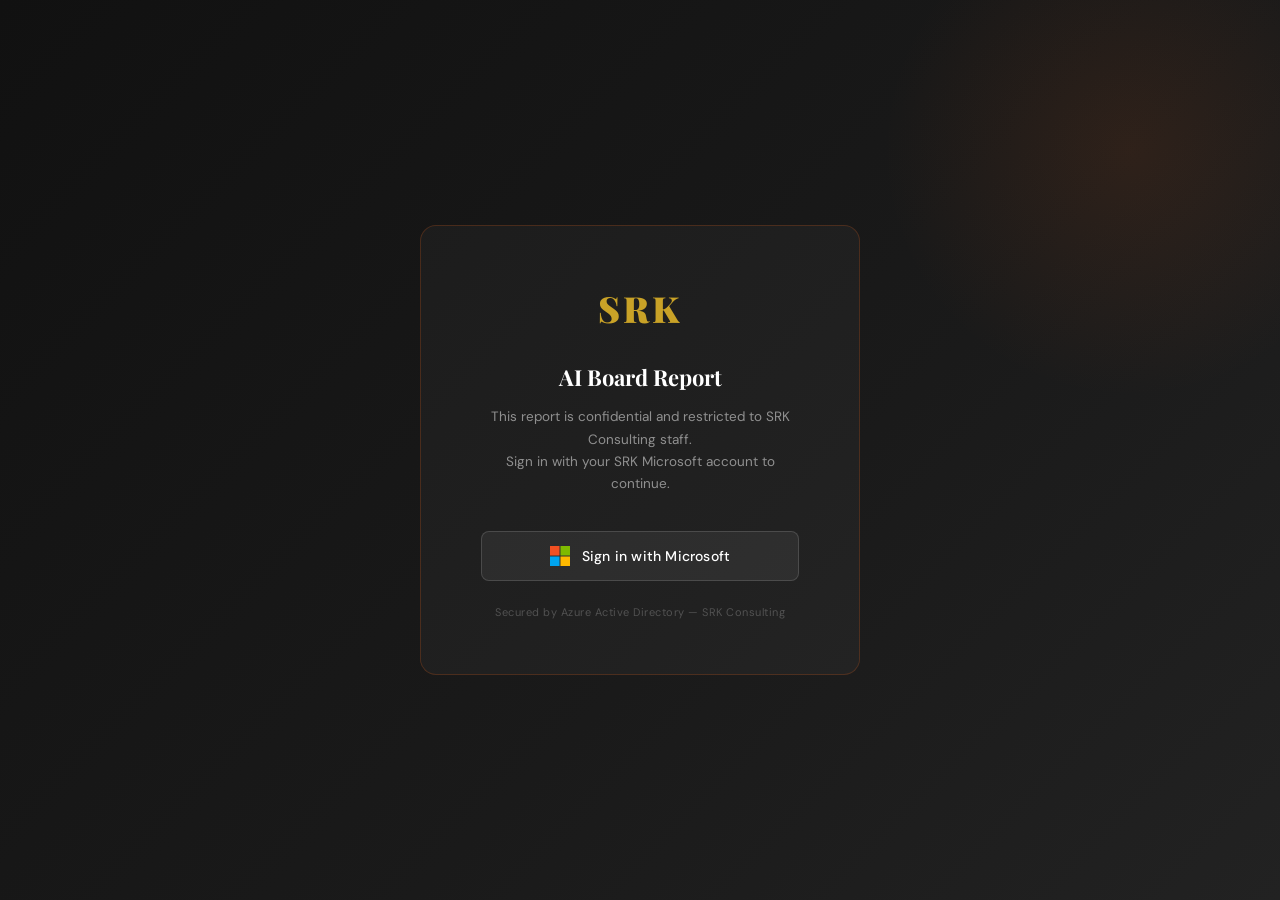
==== commit 476c3e06: "Add Microsoft Entra ID authentication via Azure Easy Auth" ====
--- a/index.html
+++ b/index.html
@@ -50,7 +50,8 @@
     <a class="nav-item" onclick="show('recommendation')"><span class="num">14</span>Board Recommendation</a>
   </div>
 
-  <div class="sidebar-footer">
+  <!-- Populated by auth.js after /.auth/me resolves -->
+  <div id="sidebar-user" class="sidebar-footer">
     SRK Consulting · AI Steering Committee<br>Prepared April 2026
   </div>
 </nav>
@@ -2079,6 +2080,34 @@
 
 </div><!-- end #main -->
 
+<!-- ─── AUTH OVERLAY ─────────────────────────────────────────────────────────
+     Shown over the entire page when /.auth/me returns no user.
+     auth.js hides this div once the user is authenticated.
+     The Microsoft login button redirects to /.auth/login/aad (Easy Auth).
+──────────────────────────────────────────────────────────────────────────── -->
+<div id="auth-overlay" class="auth-hidden" role="dialog" aria-modal="true" aria-label="Sign in required">
+  <div class="auth-card">
+    <div class="auth-srk-logo" aria-label="SRK Consulting">SRK</div>
+    <h2>AI Board Report</h2>
+    <p>This report is confidential and restricted to SRK Consulting staff.<br>
+       Sign in with your SRK Microsoft account to continue.</p>
+    <button class="btn-ms-login" onclick="Auth.login()" type="button">
+      <!-- Microsoft logo squares -->
+      <svg width="20" height="20" viewBox="0 0 21 21" xmlns="http://www.w3.org/2000/svg" aria-hidden="true">
+        <rect x="0"  y="0"  width="10" height="10" fill="#f25022"/>
+        <rect x="11" y="0"  width="10" height="10" fill="#7fba00"/>
+        <rect x="0"  y="11" width="10" height="10" fill="#00a4ef"/>
+        <rect x="11" y="11" width="10" height="10" fill="#ffb900"/>
+      </svg>
+      Sign in with Microsoft
+    </button>
+    <div class="auth-footer-note">
+      Secured by Azure Active Directory &mdash; SRK Consulting
+    </div>
+  </div>
+</div>
+
+<script src="auth.js"></script>
 <script src="app.js"></script>
 </body>
 </html>
--- a/styles.css
+++ b/styles.css
@@ -937,3 +937,161 @@
 .section.active > *:nth-child(3) { animation-delay: .10s; }
 .section.active > *:nth-child(4) { animation-delay: .15s; }
 .section.active > *:nth-child(5) { animation-delay: .20s; }
+
+/* ─── AUTH OVERLAY ───────────────────────────────────────────────────────── */
+
+.auth-hidden { display: none !important; }
+
+#auth-overlay {
+  position: fixed;
+  inset: 0;
+  z-index: 9999;
+  background: linear-gradient(135deg, #111111 0%, #1a1a1a 60%, #222222 100%);
+  display: flex;
+  align-items: center;
+  justify-content: center;
+}
+
+/* Decorative glow to match hero section */
+#auth-overlay::before {
+  content: '';
+  position: absolute;
+  top: -100px; right: -100px;
+  width: 500px; height: 500px;
+  border-radius: 50%;
+  background: radial-gradient(circle, rgba(232,98,26,.10) 0%, transparent 70%);
+  pointer-events: none;
+}
+
+.auth-card {
+  position: relative;
+  background: rgba(255,255,255,.03);
+  border: 1px solid rgba(232,98,26,.22);
+  border-radius: 16px;
+  padding: 52px 60px;
+  text-align: center;
+  max-width: 440px;
+  width: 90%;
+}
+
+.auth-srk-logo {
+  font-family: var(--font-display);
+  font-size: 36px;
+  font-weight: 900;
+  color: var(--srk-gold);
+  letter-spacing: 3px;
+  margin-bottom: 20px;
+}
+
+.auth-card h2 {
+  font-family: var(--font-display);
+  color: #ffffff;
+  font-size: 22px;
+  font-weight: 700;
+  margin-bottom: 10px;
+}
+
+.auth-card p {
+  color: rgba(255,255,255,.5);
+  font-size: 13.5px;
+  line-height: 1.65;
+  margin-bottom: 36px;
+}
+
+.btn-ms-login {
+  display: inline-flex;
+  align-items: center;
+  justify-content: center;
+  gap: 12px;
+  width: 100%;
+  background: rgba(255,255,255,.06);
+  color: #ffffff;
+  border: 1px solid rgba(255,255,255,.14);
+  border-radius: 8px;
+  padding: 14px 24px;
+  font-family: var(--font-body);
+  font-size: 14px;
+  font-weight: 500;
+  cursor: pointer;
+  transition: background .2s, border-color .2s;
+  letter-spacing: .2px;
+}
+
+.btn-ms-login:hover {
+  background: rgba(255,255,255,.11);
+  border-color: rgba(255,255,255,.25);
+}
+
+.auth-footer-note {
+  margin-top: 22px;
+  font-size: 11px;
+  color: rgba(255,255,255,.22);
+  letter-spacing: .5px;
+}
+
+/* ─── SIDEBAR USER CHIP ──────────────────────────────────────────────────── */
+
+#sidebar-user {
+  padding: 14px 20px 18px;
+  border-top: 1px solid rgba(255,255,255,.08);
+}
+
+.user-chip {
+  display: flex;
+  align-items: center;
+  gap: 10px;
+  margin-bottom: 10px;
+}
+
+.user-avatar {
+  width: 34px;
+  height: 34px;
+  border-radius: 50%;
+  background: var(--srk-orange);
+  color: #ffffff;
+  font-weight: 700;
+  font-size: 15px;
+  display: flex;
+  align-items: center;
+  justify-content: center;
+  flex-shrink: 0;
+}
+
+.user-info { overflow: hidden; }
+
+.user-name {
+  color: #ffffff;
+  font-size: 13px;
+  font-weight: 500;
+  white-space: nowrap;
+  overflow: hidden;
+  text-overflow: ellipsis;
+}
+
+.user-email {
+  color: rgba(255,255,255,.38);
+  font-size: 11px;
+  white-space: nowrap;
+  overflow: hidden;
+  text-overflow: ellipsis;
+  margin-top: 1px;
+}
+
+.logout-btn {
+  width: 100%;
+  background: none;
+  border: 1px solid rgba(255,255,255,.10);
+  color: rgba(255,255,255,.45);
+  border-radius: 6px;
+  padding: 7px 12px;
+  font-family: var(--font-body);
+  font-size: 12px;
+  cursor: pointer;
+  transition: background .18s, color .18s, border-color .18s;
+}
+
+.logout-btn:hover {
+  background: rgba(255,255,255,.07);
+  color: #ffffff;
+  border-color: rgba(255,255,255,.22);
+}
